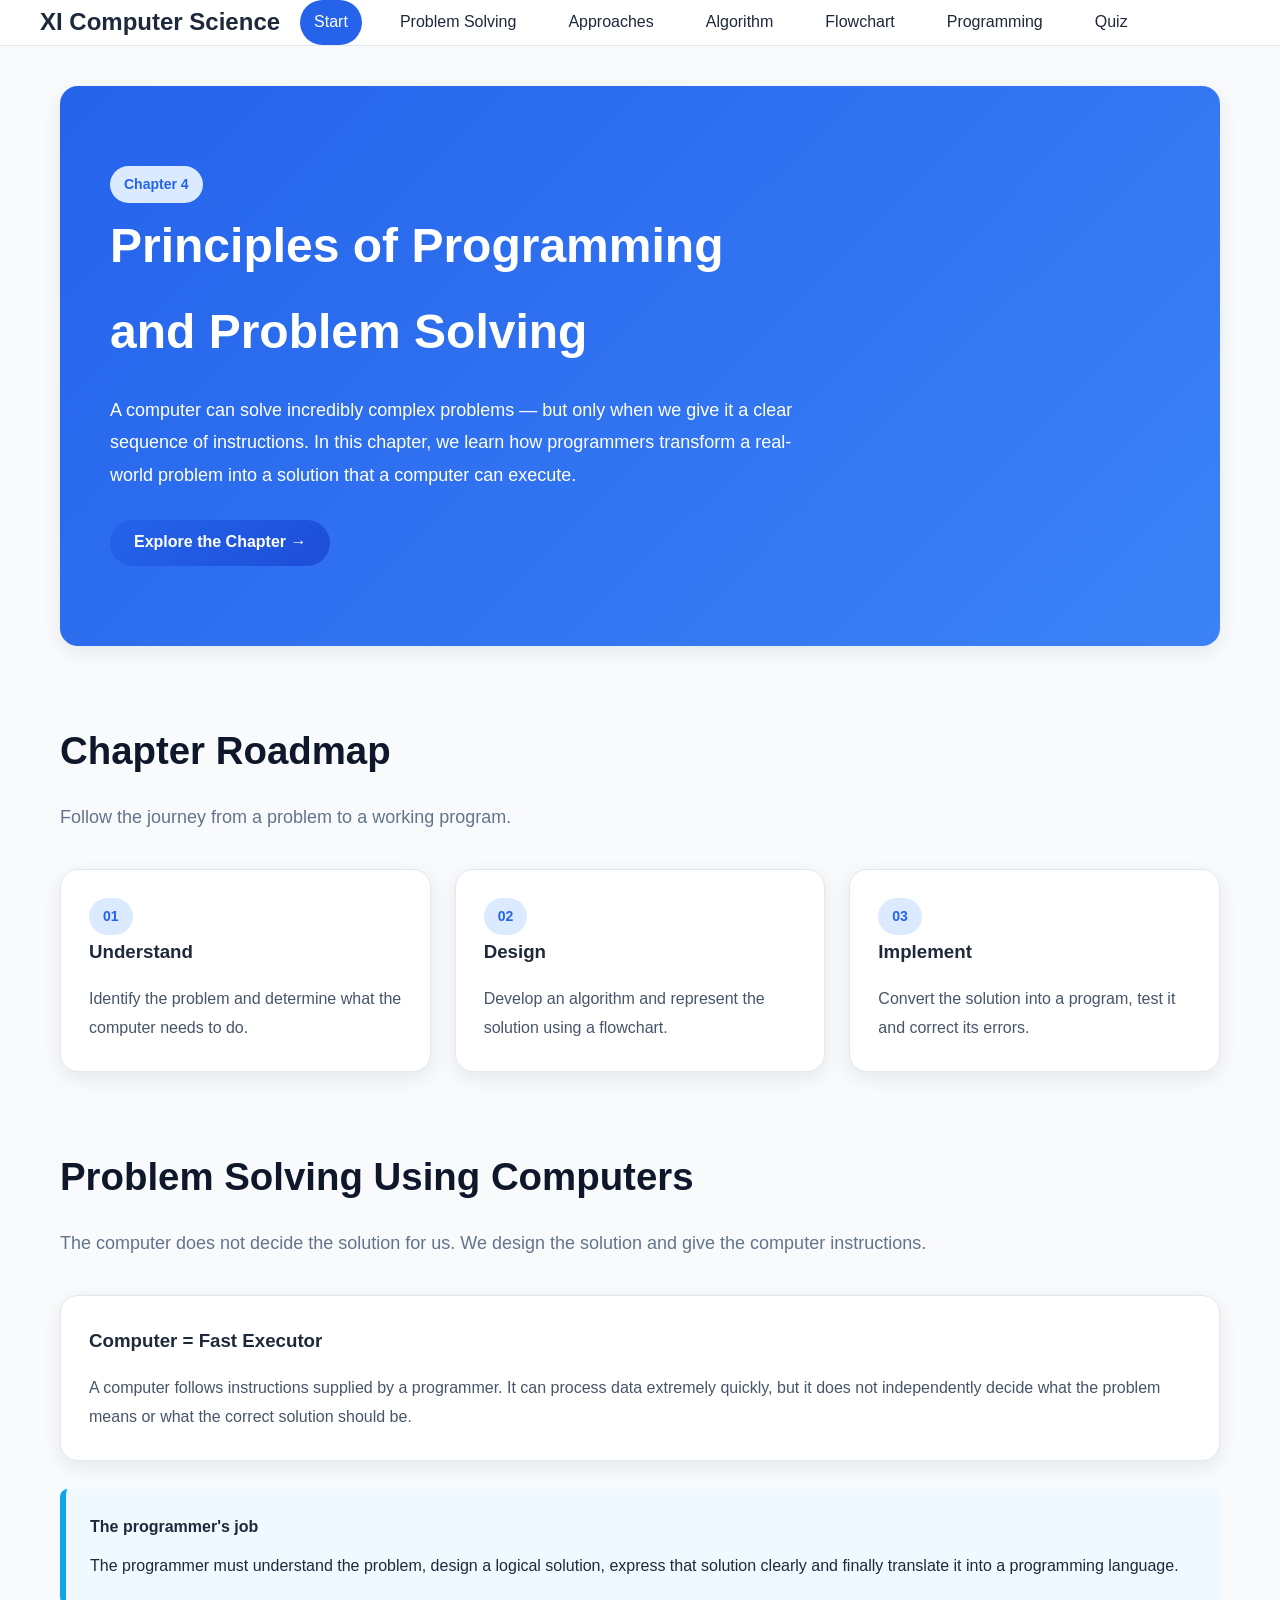
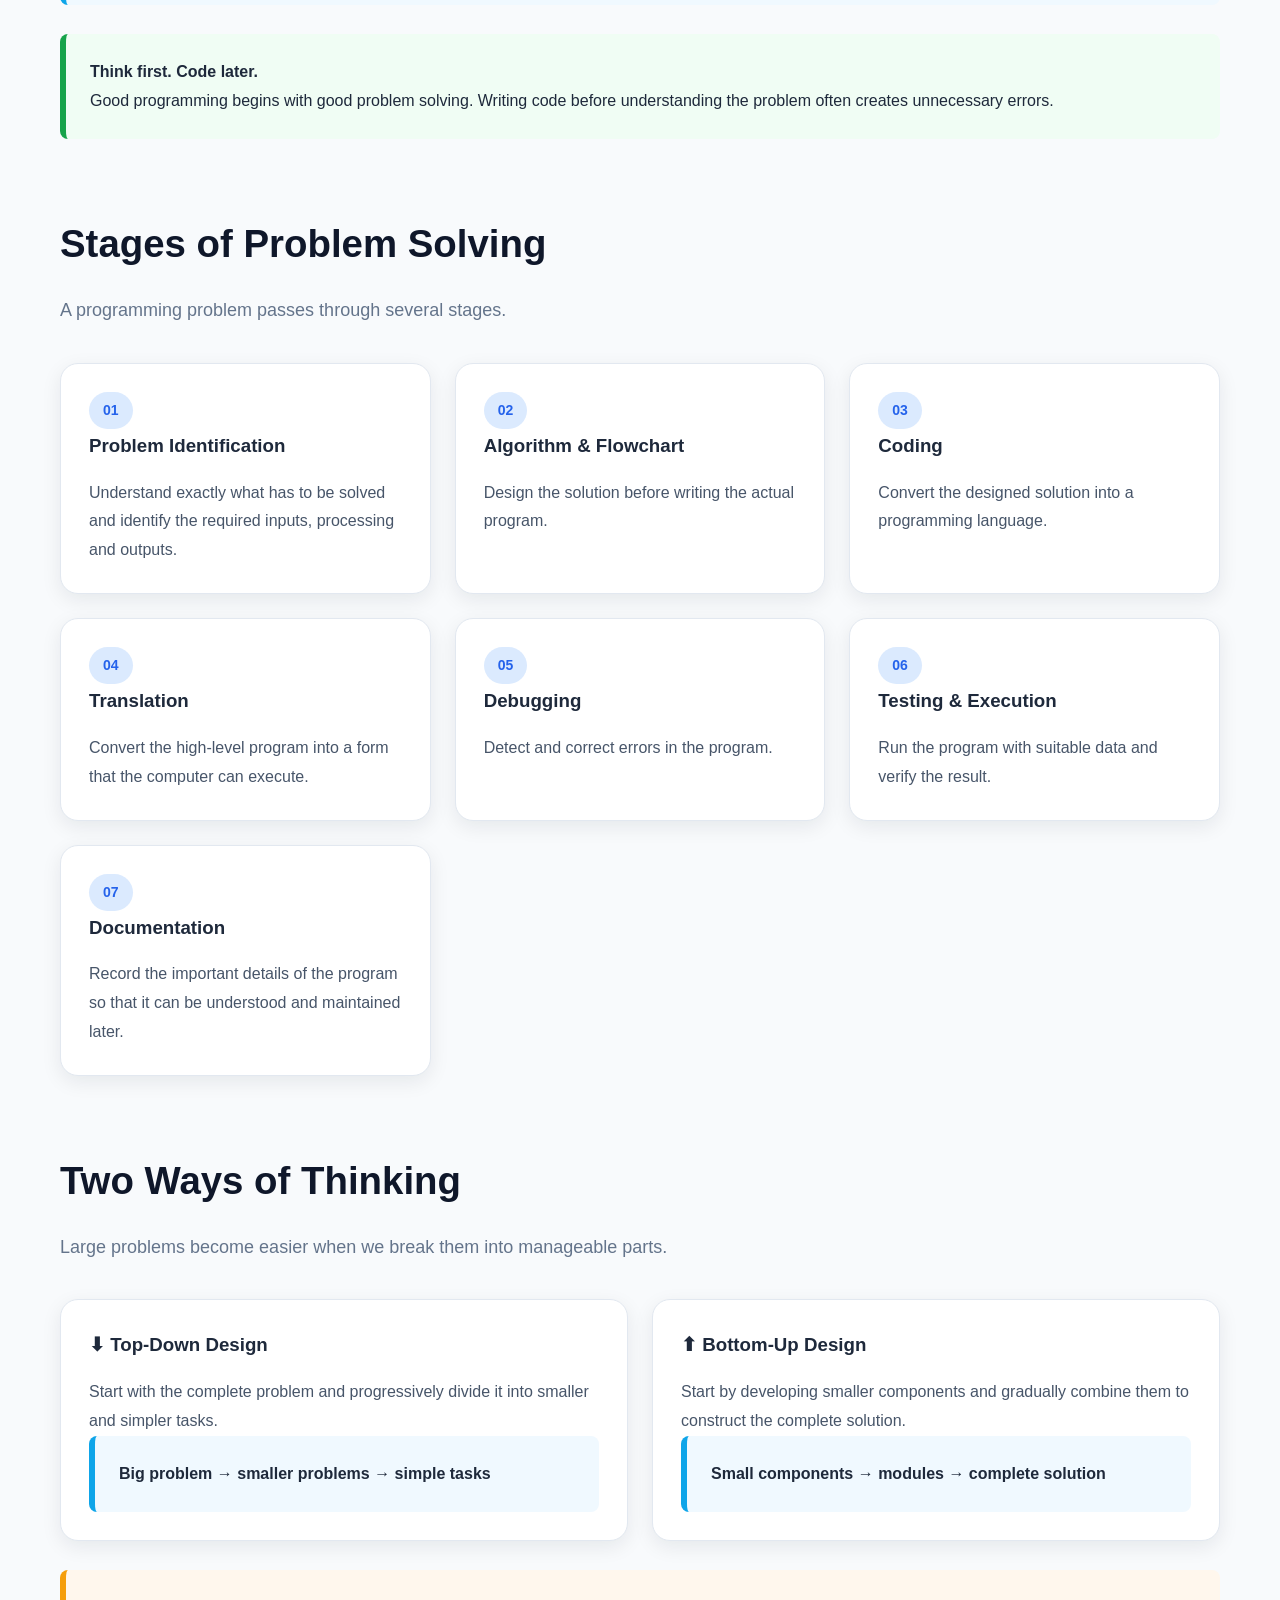
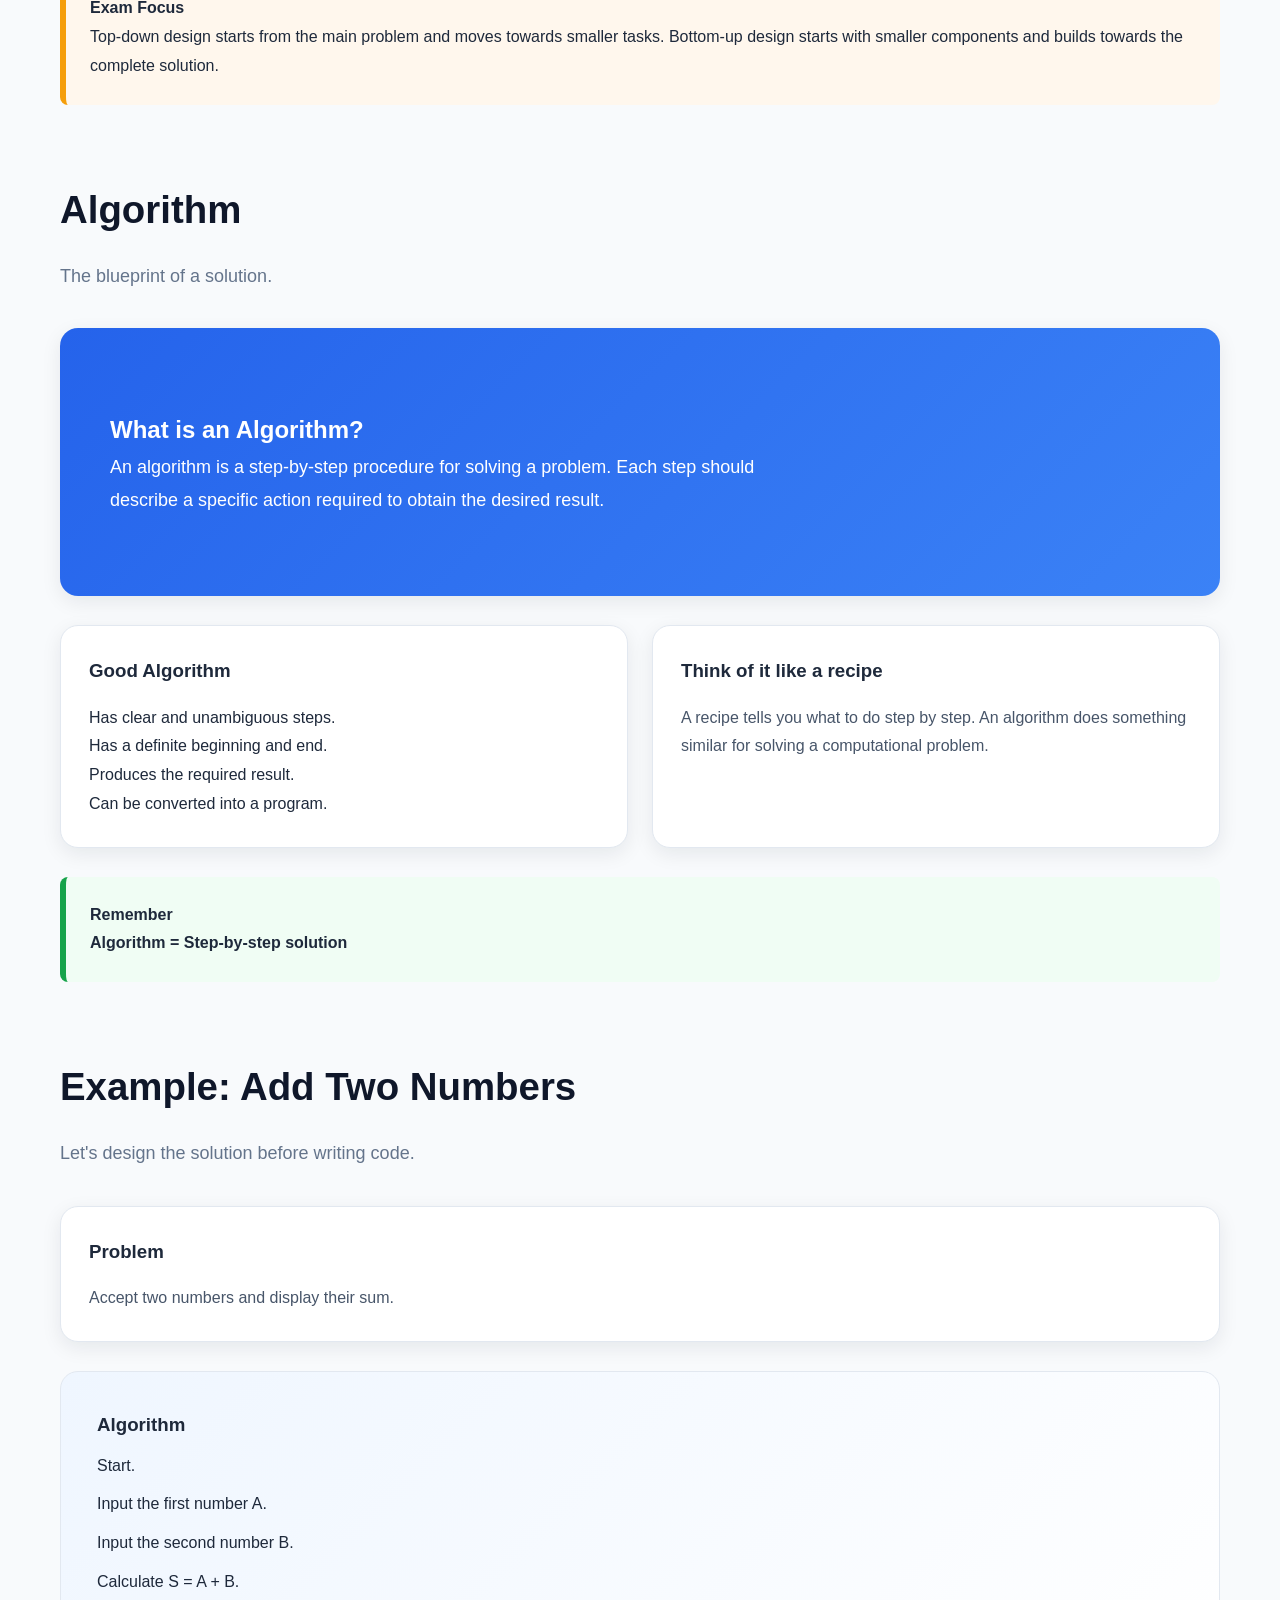
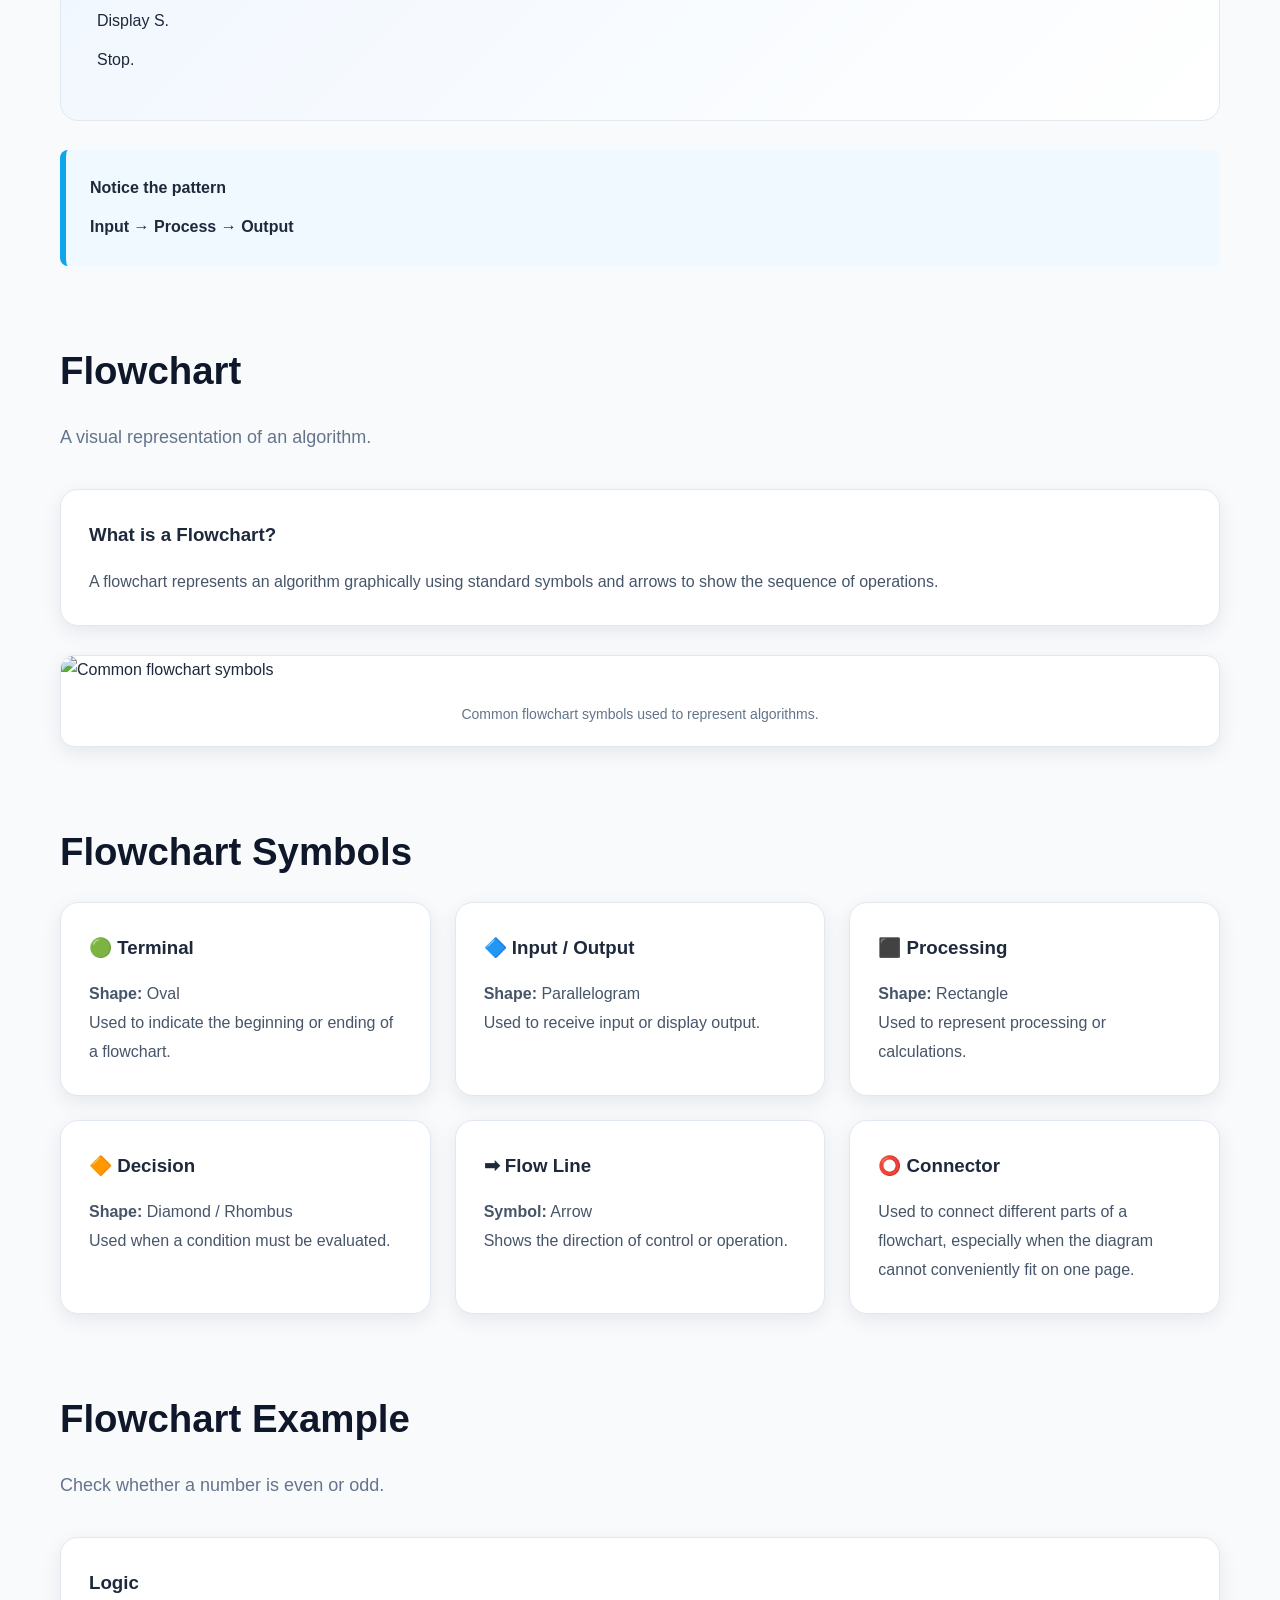
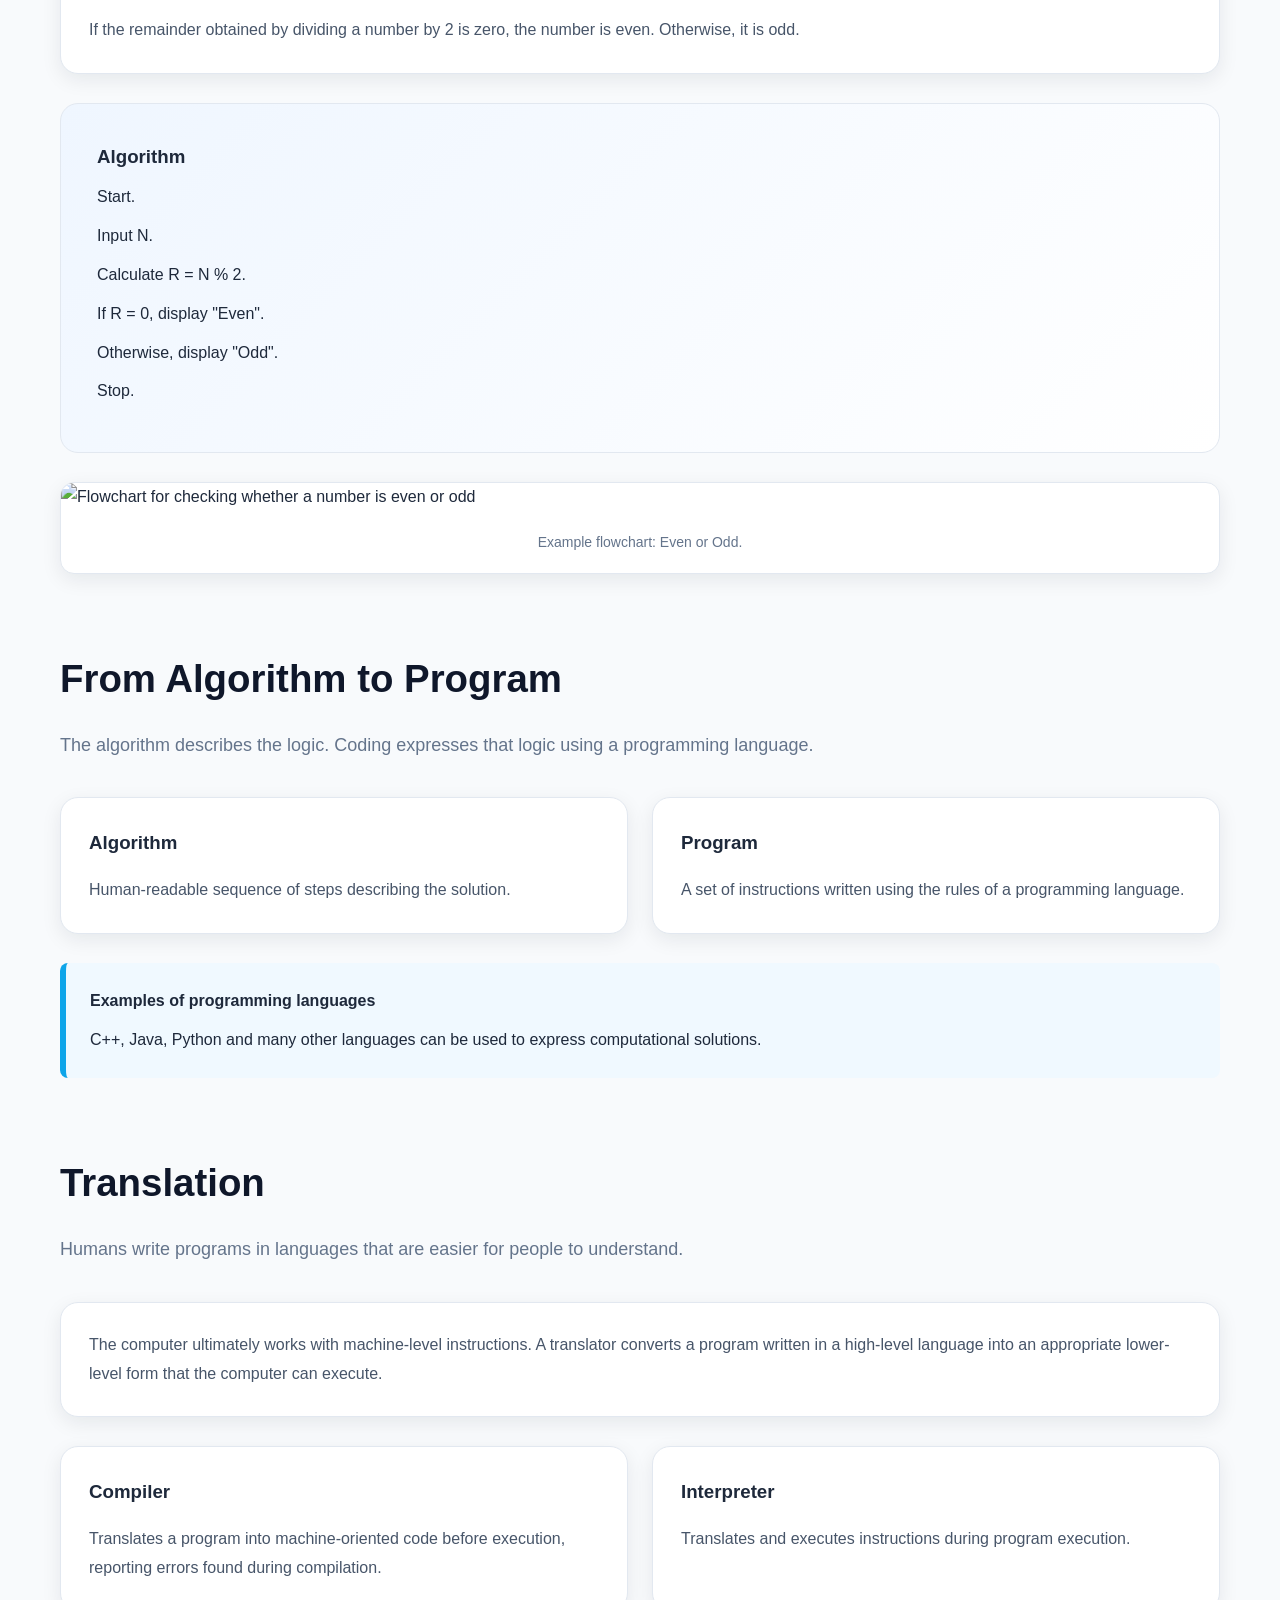
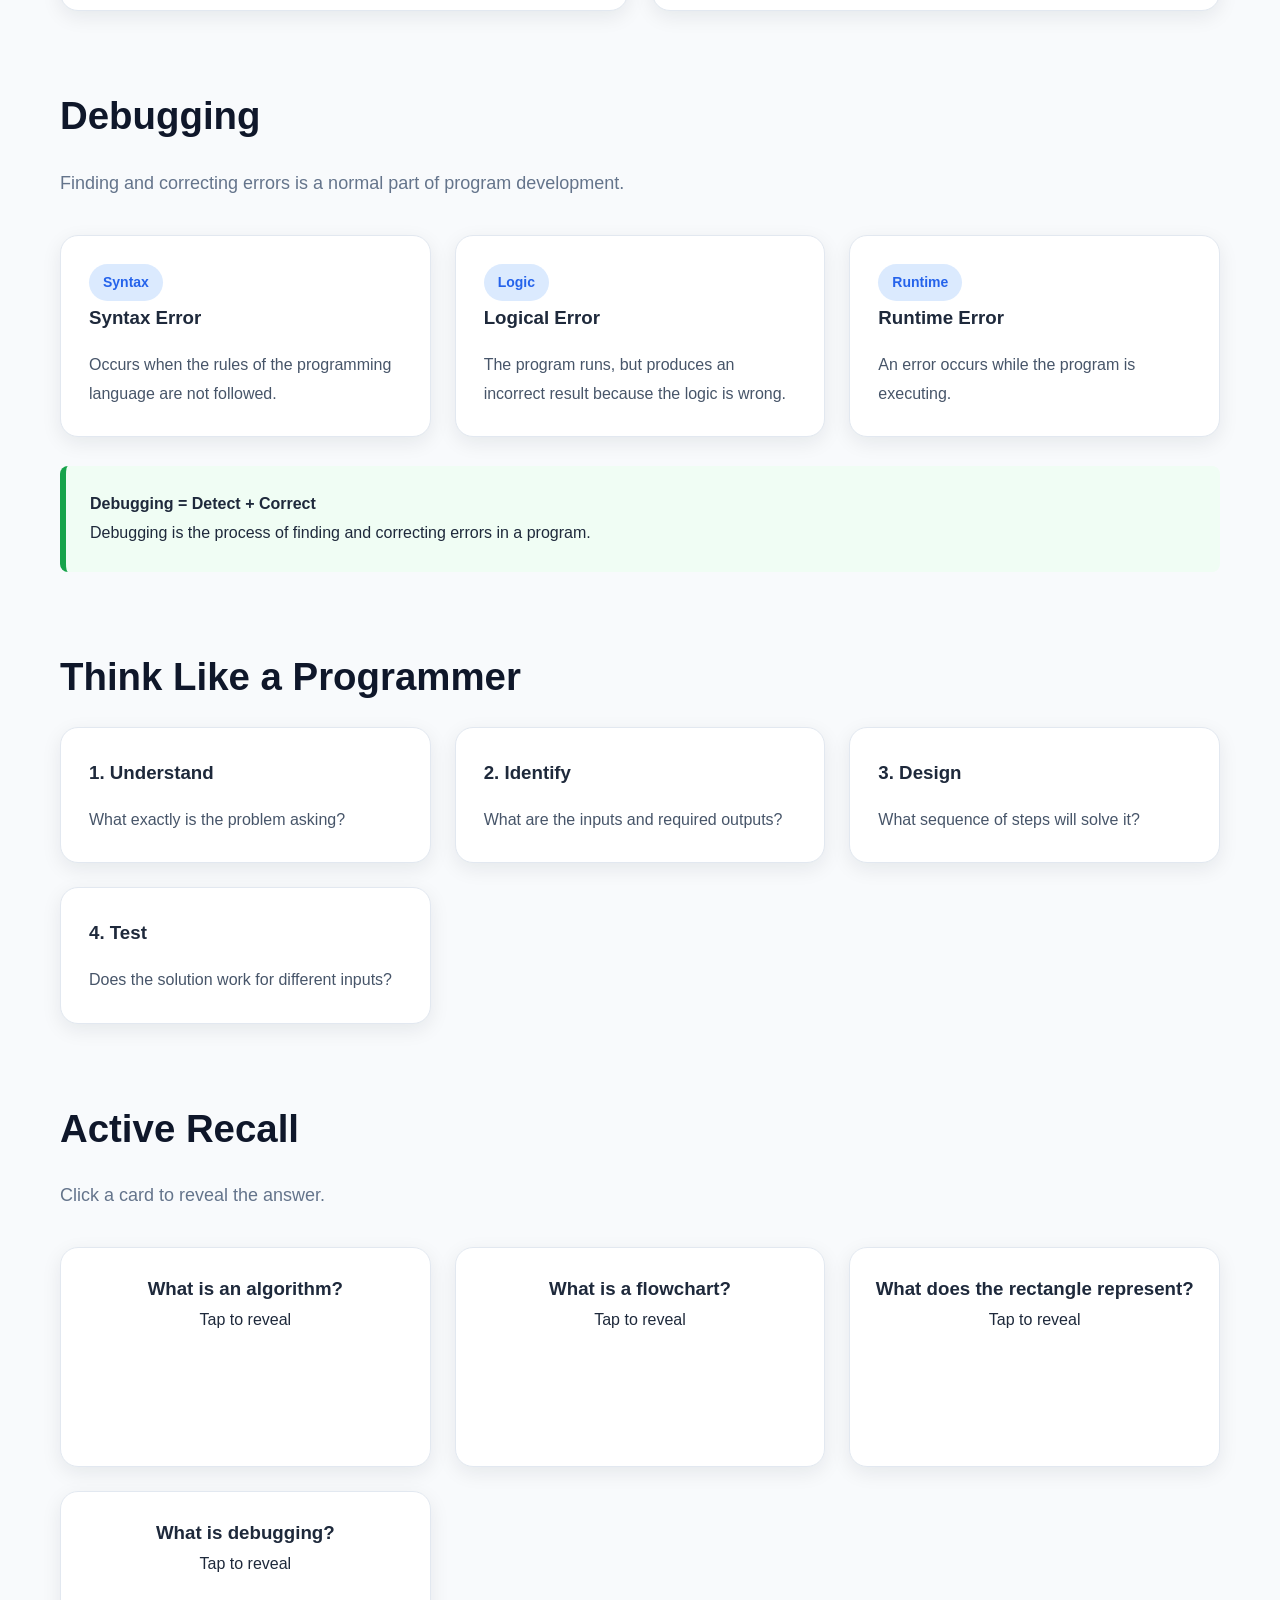
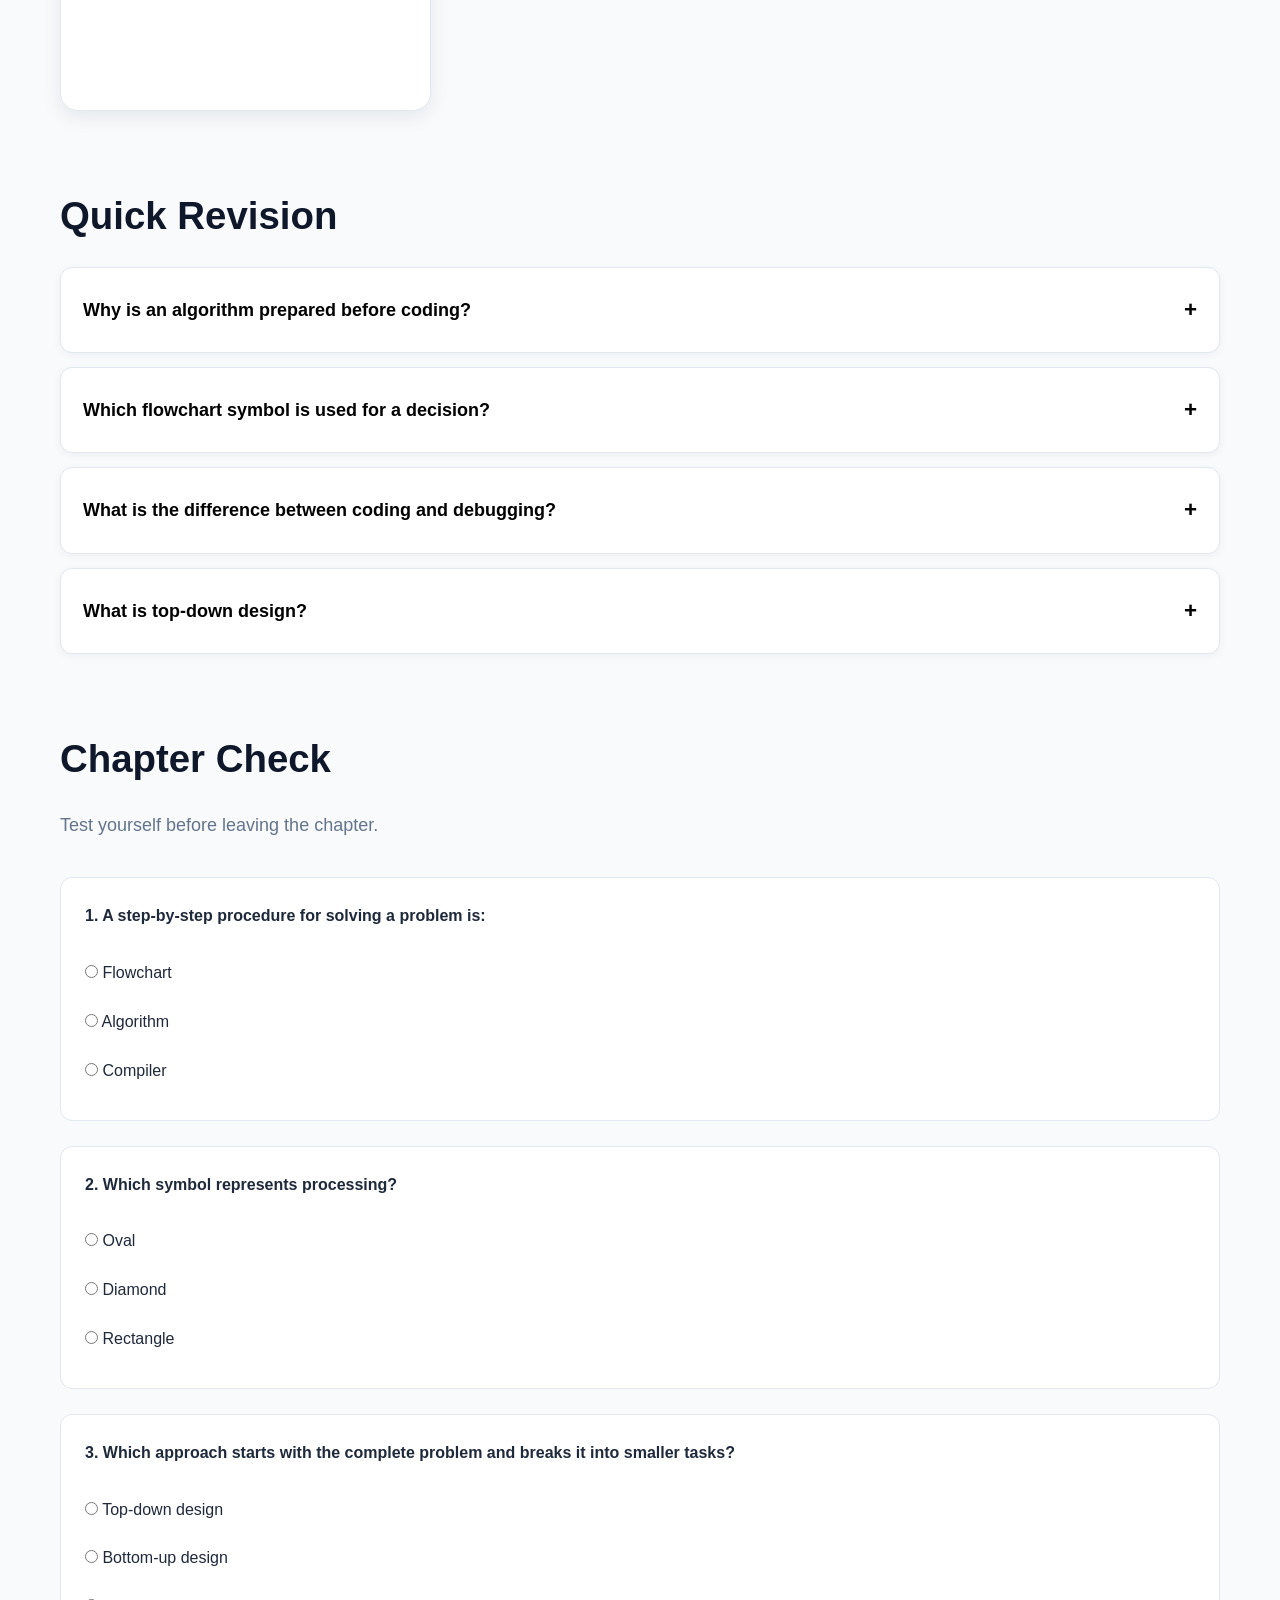
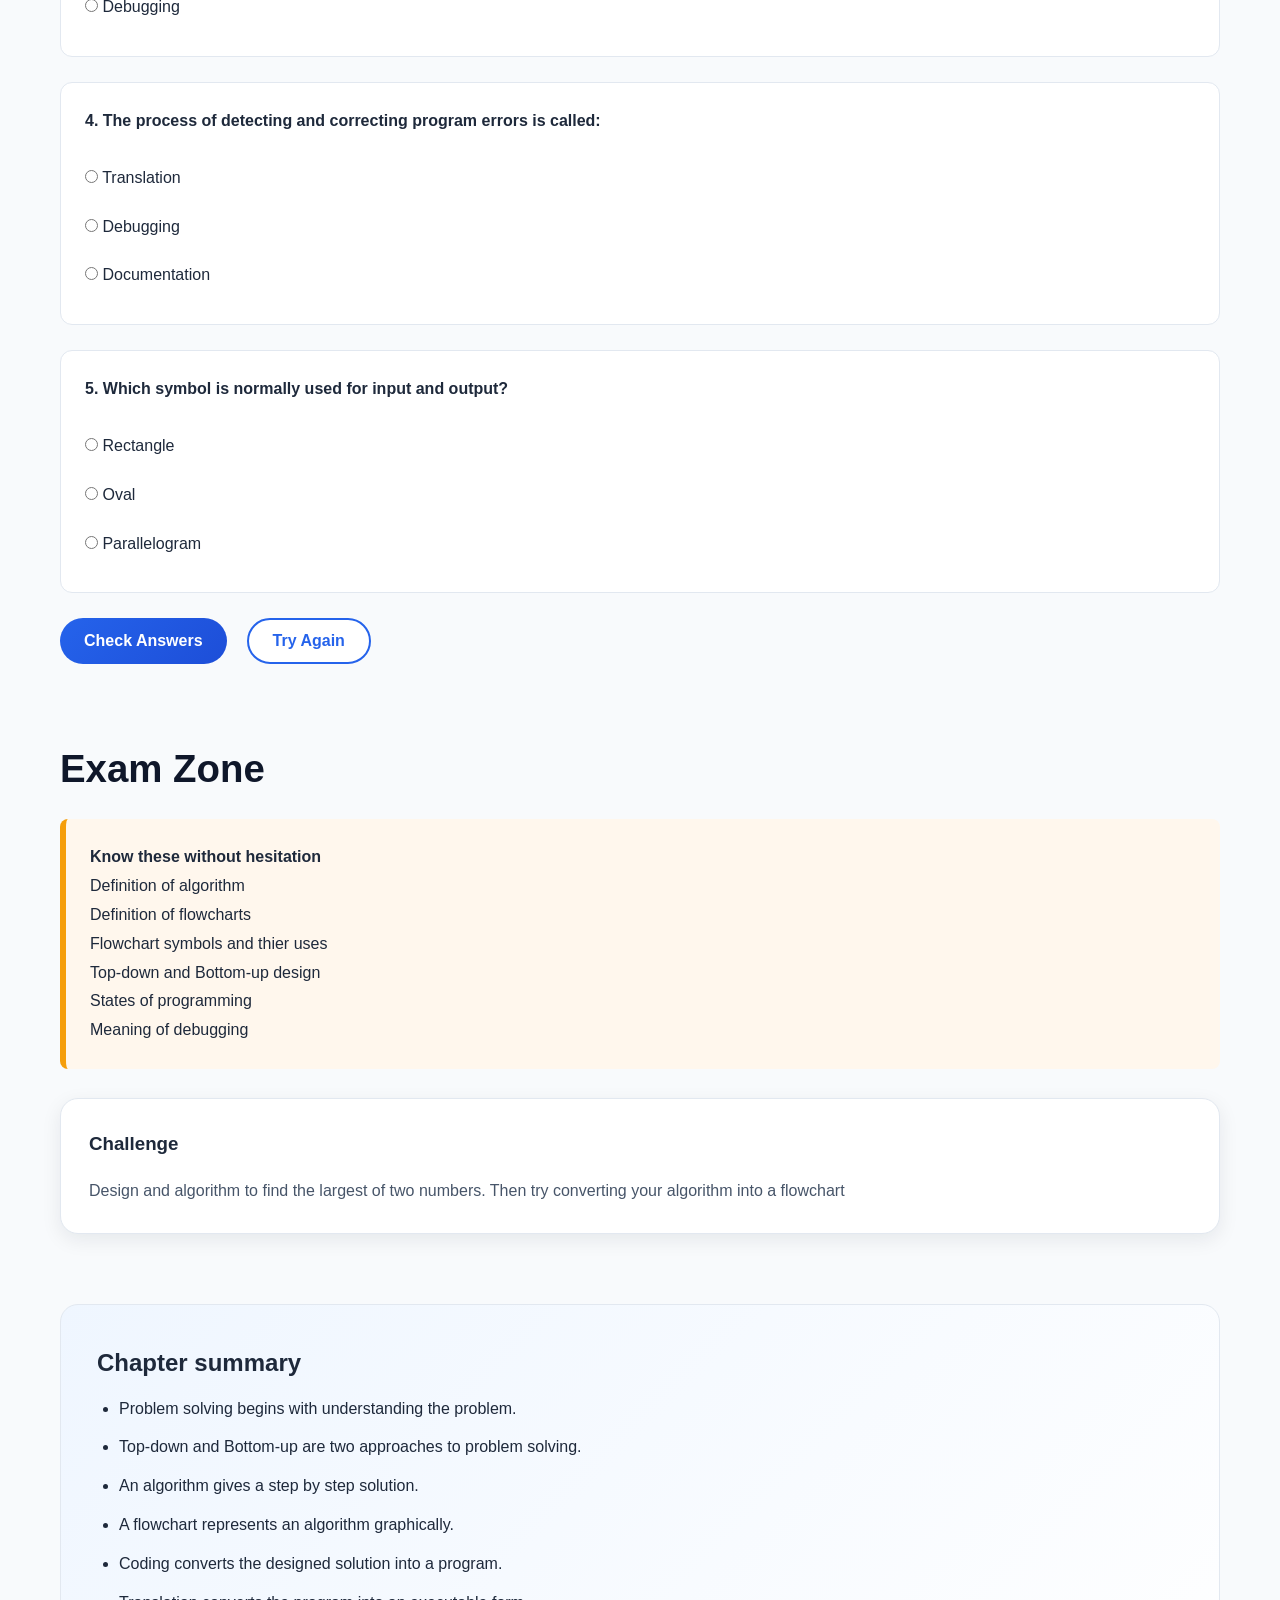
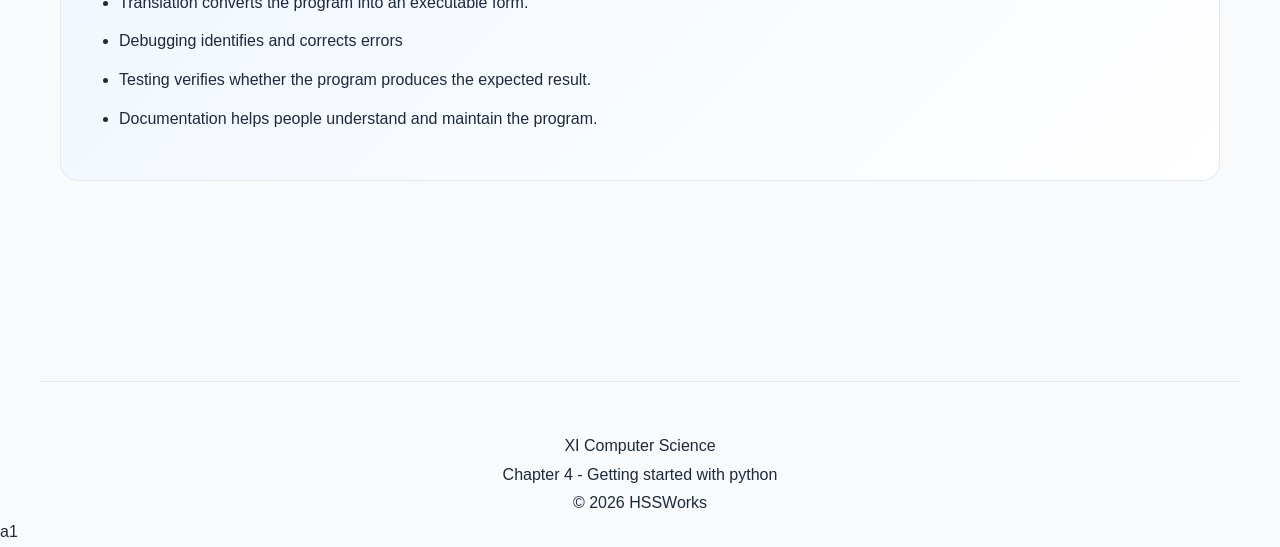
==== HSSWorks/pages/CS/ChIV.html @ 412e660b "Create pages/CS/ChIV.html" ====
<!DOCTYPE html>
<html lang="en">

<head>

<meta charset="UTF-8">

<meta
    name="viewport"
    content="width=device-width, initial-scale=1.0">

<title>
Chapter 4 | Principles of Programming and Problem Solving
</title>

<meta
    name="description"
    content="Interactive XI Computer Science lesson on Principles of Programming and Problem Solving.">

<link rel="stylesheet"
      href="../../assets/common/css/variables.css">

<link rel="stylesheet"
      href="../../assets/common/css/layout.css">

<link rel="stylesheet"
      href="../../assets/common/css/components.css">

<link rel="stylesheet"
      href="../../assets/common/css/interactive.css">

<link rel="stylesheet"
      href="../../assets/common/css/animations.css">

<link rel="stylesheet"
      href="../../assets/common/css/responsive.css">

</head>


<body>

<div class="reading-progress"></div>


<!-- ======================================================
     HEADER
====================================================== -->

<header>

<div class="container flex">

<h2>
XI Computer Science
</h2>

<nav data-navigation>

<a href="#hero">Start</a>

<a href="#problem">Problem Solving</a>

<a href="#approaches">Approaches</a>

<a href="#algorithm">Algorithm</a>

<a href="#flowchart">Flowchart</a>

<a href="#programming">Programming</a>

<a href="#quiz">Quiz</a>

</nav>

<button
    class="button"
    data-nav-toggle
    aria-label="Open navigation">

☰

</button>

</div>

</header> 


<main>


<!-- ======================================================
     HERO
====================================================== -->

<section
    id="hero"
    class="hero reveal">

<span class="badge">
Chapter 4
</span>

<h1>
Principles of Programming
<br>
and Problem Solving
</h1>

<p>

A computer can solve incredibly complex problems —
but only when we give it a clear sequence of instructions.

In this chapter, we learn how programmers transform
a real-world problem into a solution that a computer
can execute.

</p>

<br>

<a
    href="#problem"
    class="button">

Explore the Chapter →

</a>

</section>


<!-- ======================================================
     CHAPTER ROADMAP
====================================================== -->

<section class="reveal">

<h2 class="section-title">
Chapter Roadmap
</h2>

<p class="section-subtitle">
Follow the journey from a problem to a working program.
</p>


<div class="grid grid-3">


<div class="card hover-lift">

<span class="badge">
01
</span>

<h3>
Understand
</h3>

<p>
Identify the problem and determine what the computer
needs to do.
</p>

</div>


<div class="card hover-lift">

<span class="badge">
02
</span>

<h3>
Design
</h3>

<p>
Develop an algorithm and represent the solution using
a flowchart.
</p>

</div>


<div class="card hover-lift">

<span class="badge">
03
</span>

<h3>
Implement
</h3>

<p>
Convert the solution into a program, test it and correct
its errors.
</p>

</div>


</div>

</section>


<!-- ======================================================
     PROBLEM SOLVING
====================================================== -->

<section
    id="problem"
    class="reveal">

<h2 class="section-title">
Problem Solving Using Computers
</h2>

<p class="section-subtitle">
The computer does not decide the solution for us.
We design the solution and give the computer instructions.
</p>


<div class="card">

<h3>
Computer = Fast Executor
</h3>

<p>

A computer follows instructions supplied by a programmer.
It can process data extremely quickly, but it does not
independently decide what the problem means or what the
correct solution should be.

</p>

</div>


<br>


<div class="info-box">

<h4>
The programmer's job
</h4>

<p>

The programmer must understand the problem, design a
logical solution, express that solution clearly and finally
translate it into a programming language.

</p>

</div>


<br>


<div class="success-box">

<h4>
Think first. Code later.
</h4>

<p>

Good programming begins with good problem solving.
Writing code before understanding the problem often
creates unnecessary errors.

</p>

</div>

</section>


<!-- ======================================================
     STAGES
====================================================== -->

<section
    id="stages"
    class="reveal">

<h2 class="section-title">
Stages of Problem Solving
</h2>

<p class="section-subtitle">
A programming problem passes through several stages.
</p>


<div class="grid grid-2">


<div class="card">

<span class="badge">
01
</span>

<h3>
Problem Identification
</h3>

<p>
Understand exactly what has to be solved and identify
the required inputs, processing and outputs.
</p>

</div>


<div class="card">

<span class="badge">
02
</span>

<h3>
Algorithm & Flowchart
</h3>

<p>
Design the solution before writing the actual program.
</p>

</div>


<div class="card">

<span class="badge">
03
</span>

<h3>
Coding
</h3>

<p>
Convert the designed solution into a programming
language.
</p>

</div>


<div class="card">

<span class="badge">
04
</span>

<h3>
Translation
</h3>

<p>
Convert the high-level program into a form that the
computer can execute.
</p>

</div>


<div class="card">

<span class="badge">
05
</span>

<h3>
Debugging
</h3>

<p>
Detect and correct errors in the program.
</p>

</div>


<div class="card">

<span class="badge">
06
</span>

<h3>
Testing & Execution
</h3>

<p>
Run the program with suitable data and verify the result.
</p>

</div>


<div class="card">

<span class="badge">
07
</span>

<h3>
Documentation</h3>

<p>
Record the important details of the program so that it
can be understood and maintained later.
</p>

</div>


</div>

</section>


<!-- ======================================================
     TOP-DOWN / BOTTOM-UP
====================================================== -->

<section
    id="approaches"
    class="reveal">

<h2 class="section-title">
Two Ways of Thinking
</h2>

<p class="section-subtitle">
Large problems become easier when we break them into
manageable parts.
</p>


<div class="grid grid-2">


<div class="card hover-lift">

<h3>
⬇ Top-Down Design
</h3>

<p>

Start with the complete problem and progressively divide
it into smaller and simpler tasks.

</p>

<div class="info-box">

<strong>
Big problem → smaller problems → simple tasks
</strong>

</div>

</div>


<div class="card hover-lift">

<h3>
⬆ Bottom-Up Design
</h3>

<p>

Start by developing smaller components and gradually
combine them to construct the complete solution.

</p>

<div class="info-box">

<strong>
Small components → modules → complete solution
</strong>

</div>

</div>


</div>


<br>


<div class="warning-box">

<h4>
Exam Focus
</h4>

<p>

Top-down design starts from the main problem and moves
towards smaller tasks. Bottom-up design starts with
smaller components and builds towards the complete
solution.

</p>

</div>

</section>


<!-- ======================================================
     ALGORITHM
====================================================== -->

<section
    id="algorithm"
    class="reveal">

<h2 class="section-title">
Algorithm
</h2>

<p class="section-subtitle">
The blueprint of a solution.
</p>


<div class="hero">

<h2>
What is an Algorithm?
</h2>

<p>

An algorithm is a step-by-step procedure for solving a
problem. Each step should describe a specific action
required to obtain the desired result.

</p>

</div>


<br>


<div class="grid grid-2">


<div class="card">

<h3>
Good Algorithm
</h3>

<ul>

<li>
Has clear and unambiguous steps.
</li>

<li>
Has a definite beginning and end.
</li>

<li>
Produces the required result.
</li>

<li>
Can be converted into a program.
</li>

</ul>

</div>


<div class="card">

<h3>
Think of it like a recipe</h3>

<p>

A recipe tells you what to do step by step.
An algorithm does something similar for solving a
computational problem.

</p>

</div>

</div>


<br>


<div class="success-box">

<h4>
Remember
</h4>

<p>

<strong>
Algorithm = Step-by-step solution
</strong>

</p>

</div>

</section>


<!-- ======================================================
     ALGORITHM EXAMPLE
====================================================== -->

<section class="reveal">

<h2 class="section-title">
Example: Add Two Numbers
</h2>

<p class="section-subtitle">
Let's design the solution before writing code.
</p>


<div class="card">

<h3>
Problem
</h3>

<p>

Accept two numbers and display their sum.

</p>

</div>


<br>


<div class="summary">

<h3>
Algorithm
</h3>

<ol>

<li>
Start.
</li>

<li>
Input the first number A.
</li>

<li>
Input the second number B.
</li>

<li>
Calculate S = A + B.
</li>

<li>
Display S.
</li>

<li>
Stop.
</li>

</ol>

</div>


<br>


<div class="info-box">

<h4>
Notice the pattern</h4>

<p>

<strong>
Input → Process → Output
</strong>

</p>

</div>

</section>


<!-- ======================================================
     FLOWCHART
====================================================== -->

<section
    id="flowchart"
    class="reveal">

<h2 class="section-title">
Flowchart
</h2>

<p class="section-subtitle">
A visual representation of an algorithm.
</p>


<div class="card">

<h3>
What is a Flowchart?
</h3>

<p>

A flowchart represents an algorithm graphically using
standard symbols and arrows to show the sequence of
operations.

</p>

</div>


<br>


<div class="image-card">

<img
    src="../../assets/chapter4/images/flowchart-symbols.svg"
    alt="Common flowchart symbols">

<figcaption>

Common flowchart symbols used to represent algorithms.

</figcaption>

</div>

</section>


<!-- ======================================================
     FLOWCHART SYMBOLS
====================================================== -->

<section class="reveal">

<h2 class="section-title">
Flowchart Symbols
</h2>

<div class="grid grid-2">


<div class="card">

<h3>
🟢 Terminal
</h3>

<p>

<strong>Shape:</strong> Oval

</p>

<p>
Used to indicate the beginning or ending of a flowchart.
</p>

</div>


<div class="card">

<h3>
🔷 Input / Output
</h3>

<p>

<strong>Shape:</strong> Parallelogram

</p>

<p>
Used to receive input or display output.
</p>

</div>


<div class="card">

<h3>
⬛ Processing
</h3>

<p>

<strong>Shape:</strong> Rectangle

</p>

<p>
Used to represent processing or calculations.
</p>

</div>


<div class="card">

<h3>
🔶 Decision
</h3>

<p>

<strong>Shape:</strong> Diamond / Rhombus

</p>

<p>
Used when a condition must be evaluated.
</p>

</div>


<div class="card">

<h3>
➡ Flow Line
</h3>

<p>

<strong>Symbol:</strong> Arrow

</p>

<p>
Shows the direction of control or operation.
</p>

</div>


<div class="card">

<h3>
⭕ Connector
</h3>

<p>

Used to connect different parts of a flowchart,
especially when the diagram cannot conveniently fit
on one page.

</p>

</div>


</div>

</section>


<!-- ======================================================
     FLOWCHART EXAMPLE
====================================================== -->

<section class="reveal">

<h2 class="section-title">
Flowchart Example
</h2>

<p class="section-subtitle">
Check whether a number is even or odd.
</p>


<div class="card">

<h3>
Logic
</h3>

<p>

If the remainder obtained by dividing a number by 2 is
zero, the number is even. Otherwise, it is odd.

</p>

</div>


<br>


<div class="summary">

<h3>
Algorithm</h3>

<ol>

<li>
Start.
</li>

<li>
Input N.
</li>

<li>
Calculate R = N % 2.
</li>

<li>
If R = 0, display "Even".
</li>

<li>
Otherwise, display "Odd".
</li>

<li>
Stop.
</li>

</ol>

</div>


<br>


<div class="image-card">

<img
    src="../../assets/chapter4/images/even-odd-flowchart.svg"
    alt="Flowchart for checking whether a number is even or odd">

<figcaption>

Example flowchart: Even or Odd.

</figcaption>

</div>

</section>


<!-- ======================================================
     CODING
====================================================== -->

<section
    id="programming"
    class="reveal">

<h2 class="section-title">
From Algorithm to Program
</h2>

<p class="section-subtitle">
The algorithm describes the logic. Coding expresses that
logic using a programming language.
</p>


<div class="grid grid-2">


<div class="card">

<h3>
Algorithm
</h3>

<p>

Human-readable sequence of steps describing the solution.

</p>

</div>


<div class="card">

<h3>
Program
</h3>

<p>

A set of instructions written using the rules of a
programming language.

</p>

</div>

</div>


<br>


<div class="info-box">

<h4>
Examples of programming languages</h4>

<p>

C++, Java, Python and many other languages can be used
to express computational solutions.

</p>

</div>

</section>


<!-- ======================================================
     TRANSLATION
====================================================== -->

<section class="reveal">

<h2 class="section-title">
Translation</h2>

<p class="section-subtitle">
Humans write programs in languages that are easier for
people to understand.
</p>


<div class="card">

<p>

The computer ultimately works with machine-level
instructions. A translator converts a program written in
a high-level language into an appropriate lower-level
form that the computer can execute.

</p>

</div>


<br>


<div class="grid grid-2">

<div class="card">

<h3>
Compiler
</h3>

<p>

Translates a program into machine-oriented code before
execution, reporting errors found during compilation.

</p>

</div>


<div class="card">

<h3>
Interpreter
</h3>

<p>

Translates and executes instructions during program
execution.

</p>

</div>

</div>

</section>


<!-- ======================================================
     DEBUGGING
====================================================== -->

<section class="reveal">

<h2 class="section-title">
Debugging
</h2>

<p class="section-subtitle">
Finding and correcting errors is a normal part of
program development.
</p>


<div class="grid grid-3">


<div class="card">

<span class="badge">
Syntax
</span>

<h3>
Syntax Error
</h3>

<p>

Occurs when the rules of the programming language are
not followed.

</p>

</div>


<div class="card">

<span class="badge">
Logic
</span>

<h3>
Logical Error
</h3>

<p>

The program runs, but produces an incorrect result because
the logic is wrong.

</p>

</div>


<div class="card">

<span class="badge">
Runtime
</span>

<h3>
Runtime Error
</h3>

<p>

An error occurs while the program is executing.

</p>

</div>


</div>


<br>


<div class="success-box">

<h4>
Debugging = Detect + Correct</h4>

<p>

Debugging is the process of finding and correcting errors
in a program.

</p>

</div>

</section>


<!-- ======================================================
     PRACTICAL THINKING
====================================================== -->

<section class="reveal">

<h2 class="section-title">
Think Like a Programmer
</h2>

<div class="grid grid-2">


<div class="card hover-lift">

<h3>
1. Understand
</h3>

<p>
What exactly is the problem asking?
</p>

</div>


<div class="card hover-lift">

<h3>
2. Identify
</h3>

<p>
What are the inputs and required outputs?
</p>

</div>


<div class="card hover-lift">

<h3>
3. Design
</h3>

<p>
What sequence of steps will solve it?
</p>

</div>


<div class="card hover-lift">

<h3>
4. Test
</h3>

<p>
Does the solution work for different inputs?
</p>

</div>


</div>

</section>


<!-- ======================================================
     FLASHCARDS
====================================================== -->

<section
    class="reveal">

<h2 class="section-title">
Active Recall
</h2>

<p class="section-subtitle">
Click a card to reveal the answer.
</p>


<div class="grid grid-2">


<div class="flashcard">

<div class="flashcard-inner">

<div class="flashcard-front">

<h3>
What is an algorithm?
</h3>

<p>
Tap to reveal
</p>

</div>

<div class="flashcard-back">

<p>

A step-by-step procedure for solving a problem.

</p>

</div>

</div>

</div>


<div class="flashcard">

<div class="flashcard-inner">

<div class="flashcard-front">

<h3>
What is a flowchart?
</h3>

<p>
Tap to reveal
</p>

</div>

<div class="flashcard-back">

<p>

A graphical representation of an algorithm using
standard symbols.

</p>

</div>

</div>

</div>


<div class="flashcard">

<div class="flashcard-inner">

<div class="flashcard-front">

<h3>
What does the rectangle represent?
</h3>

<p>
Tap to reveal
</p>

</div>

<div class="flashcard-back">

<p>
Processing.
</p>

</div>

</div>

</div>


<div class="flashcard">

<div class="flashcard-inner">

<div class="flashcard-front">

<h3>
What is debugging?
</h3>

<p>
Tap to reveal
</p>

</div>

<div class="flashcard-back">

<p>

The process of detecting and correcting errors.

</p>

</div>

</div>

</div>


</div>

</section>


<!-- ======================================================
     FAQ / REVISION
====================================================== -->

<section
    class="reveal">

<h2 class="section-title">
Quick Revision</h2>


<div class="accordion">


<div class="accordion-item">

<button class="accordion-header">

Why is an algorithm prepared before coding?

</button>

<div class="accordion-body">

<p>

It allows the programmer to design and verify the logic
of the solution before dealing with programming-language
syntax.

</p>

</div>

</div>


<div class="accordion-item">

<button class="accordion-header">

Which flowchart symbol is used for a decision?

</button>

<div class="accordion-body">

<p>

The diamond or rhombus symbol is used to represent a
decision.

</p>

</div>

</div>


<div class="accordion-item">

<button class="accordion-header">

What is the difference between coding and debugging?

</button>

<div class="accordion-body">

<p>

Coding converts the designed solution into a program.
Debugging detects and corrects errors in that program.

</p>

</div>

</div>


<div class="accordion-item">

<button class="accordion-header">

What is top-down design?

</button>

<div class="accordion-body">

<p>

It is an approach where a large problem is progressively
divided into smaller and simpler tasks.

</p>

</div>

</div>


</div>

</section>


<!-- ======================================================
     QUIZ
====================================================== -->

<section
    id="quiz"
    class="reveal">

<h2 class="section-title">
Chapter Check</h2>

<p class="section-subtitle">
Test yourself before leaving the chapter.
</p>


<div class="quiz">


<div
    class="question"
    data-answer="b">

<p>
1. A step-by-step procedure for solving a problem is:
</p>

<label>
<input
    type="radio"
    name="q1"
    value="a">
Flowchart
</label>

<label>
<input
    type="radio"
    name="q1"
    value="b">
Algorithm
</label>

<label>
<input
    type="radio"
    name="q1"
    value="c">
Compiler
</label>

</div>


<div
    class="question"
    data-answer="c">

<p>
2. Which symbol represents processing?
</p>

<label>
<input
    type="radio"
    name="q2"
    value="a">
Oval
</label>

<label>
<input
    type="radio"
    name="q2"
    value="b">
Diamond
</label>

<label>
<input
    type="radio"
    name="q2"
    value="c">
Rectangle
</label>

</div>


<div
    class="question"
    data-answer="a">

<p>
3. Which approach starts with the complete problem and
breaks it into smaller tasks?
</p>

<label>
<input
    type="radio"
    name="q3"
    value="a">
Top-down design
</label>

<label>
<input
    type="radio"
    name="q3"
    value="b">
Bottom-up design
</label>

<label>
<input
    type="radio"
    name="q3"
    value="c">
Debugging
</label>

</div>


<div
    class="question"
    data-answer="b">

<p>
4. The process of detecting and correcting program errors
is called:
</p>

<label>
<input
    type="radio"
    name="q4"
    value="a">
Translation
</label>

<label>
<input
    type="radio"
    name="q4"
    value="b">
Debugging
</label>

<label>
<input
    type="radio"
    name="q4"
    value="c">
Documentation
</label>

</div>


<div
    class="question"
    data-answer="c">

<p>
5. Which symbol is normally used for input and output?
</p>

<label>
<input
    type="radio"
    name="q5"
    value="a">
Rectangle
</label>

<label>
<input
    type="radio"
    name="q5"
    value="b">
Oval
</label>

<label>
<input
    type="radio"
    name="q5"
    value="c">
Parallelogram
</label>

</div>

<div class="flex">

<button
    class="button quiz-submit">

Check Answers

</button>

<button
    class="button button-outline quiz-reset">

Try Again

</button>

</div>


</div>

</section>

<!-- ======================================================
     EXAM ZONE
====================================================== -->

<section class ="reveal">

<h2 class ="section-title">
Exam Zone 
</h2>

<div class ="warning-box">

<h4>Know these without hesitation</h4>

<ul>

<li>Definition of algorithm</li>

<li>Definition of flowcharts</li>

<li>Flowchart symbols and thier uses</li>

<li>Top-down and Bottom-up design</li>

<li>States of programming</li>

<li>Meaning of debugging</li>

</ul>

</div>

<br>

<div class="card">

<h3>Challenge</h3>

<p>Design and algorithm to find the largest of two numbers. Then try converting your algorithm into a flowchart </p>

</div>

</section>

<!-- ======================================================
     SUMMARY
====================================================== -->

<section class="summary reveal">

<h2>Chapter summary</h2>

<ul>

<li>Problem solving begins with understanding the problem.</li>

<li>Top-down and Bottom-up are two approaches to problem solving.</li>

<li>An algorithm gives a step by step solution.</li>

<li>A flowchart represents an algorithm graphically.</li>

<li>Coding converts the designed solution into a program.</li>

<li>Translation converts the program into an executable form.</li>

<li>Debugging identifies and corrects errors</li>

<li>Testing verifies whether the program produces the expected result.</li>

<li>Documentation helps people understand and maintain the program.</li>

</ul>

</section>


</main>

<!-- ======================================================
     FOOTER
====================================================== -->

<footer>

<div class="container text-center">

<div class="divider"></div>

<p>XI Computer Science</p>

<p>Chapter 4 - Getting started with python</p>

<p>

© <span class ="current-year"></span> HSSWorks

</p>

</div>

</footer>


<button
    class ="back-to-top"
    aria-label="Back to top">
Back to Top
</button>

<!-- ======================================================
     COMMON JAVASCRIPT
====================================================== -->

<script src="../../assets/common/js/main.js"></script>a1

<script src="../../assets/common/js/navigation.js"></script>

<script src="../../assets/common/js/accordion.js"></script>

<script src="../../assets/common/js/flashcard.js"></script>

<script src="../../assets/common/js/quiz.js"></script>

<script src="../../assets/common/js/scroll.js"></script>

<script src="../../assets/common/js/animations.js"></script>

</body>

</html>
---- HSSWorks/assets/common/css/variables.css ----
/*
==========================================================
HSSWorks

Project      : XITH Computer Science
Module       : Common Framework
File         : variables.css

Author       : OpenAI + Daine Davies

==========================================================
*/

:root{

    /*====================================================
    COLORS
    ====================================================*/

    --primary:#2563eb;
    --primary-dark:#1d4ed8;
    --primary-light:#dbeafe;

    --secondary:#0f172a;

    --success:#16a34a;
    --success-bg:#f0fdf4;

    --warning:#f59e0b;
    --warning-bg:#fff7ed;

    --danger:#dc2626;
    --danger-bg:#fef2f2;

    --info:#0ea5e9;
    --info-bg:#f0f9ff;

    --white:#ffffff;

    --bg:#f8fafc;
    --surface:#ffffff;

    --text:#1e293b;
    --text-light:#475569;
    --text-muted:#64748b;

    --border:#e2e8f0;

    --shadow-light:
        0 2px 8px rgba(15,23,42,.05);

    --shadow:
        0 6px 20px rgba(15,23,42,.08);

    --shadow-hover:
        0 12px 28px rgba(15,23,42,.12);
        
    --bg-primary: #f8fafc;
    --bg-surface: #ffffff;
    --text-main: #1e293b;
    --text-muted: #64748b;
    --accent-blue: #2563eb;
    --accent-green: #10b981;
    --border-color: #e2e8f0;
    --shadow-sm: 0 1px 3px rgba(0,0,0,0.1);
    --shadow-md: 0 4px 6px -1px rgba(0,0,0,0.1);


    /*====================================================
    TYPOGRAPHY
    ====================================================*/

    --font:
        "Segoe UI",
        Roboto,
        Arial,
        sans-serif;

    --font-heading:
        "Segoe UI",
        Roboto,
        Arial,
        sans-serif;

    --font-code:
        Consolas,
        "Courier New",
        monospace;

    --fs-xs:.75rem;
    --fs-sm:.875rem;
    --fs-md:1rem;
    --fs-lg:1.125rem;
    --fs-xl:1.35rem;
    --fs-2xl:1.8rem;
    --fs-3xl:2.4rem;
    --fs-4xl:3rem;

    --line-height:1.8;


    /*====================================================
    SPACING
    ====================================================*/

    --space-1:.25rem;
    --space-2:.5rem;
    --space-3:.75rem;
    --space-4:1rem;
    --space-5:1.5rem;
    --space-6:2rem;
    --space-7:3rem;
    --space-8:4rem;


    /*====================================================
    BORDER RADIUS
    ====================================================*/

    --radius-xs:4px;
    --radius-sm:8px;
    --radius-md:12px;
    --radius-lg:18px;
    --radius-xl:24px;
    --radius-round:999px;


    /*====================================================
    CONTAINER
    ====================================================*/

    --container:1200px;

    --content:900px;


    /*====================================================
    TRANSITIONS
    ====================================================*/

    --transition-fast:.2s;

    --transition:.35s;

    --transition-slow:.55s;


    /*====================================================
    HEADER
    ====================================================*/

    --header-height:70px;

    --sidebar-width:260px;


    /*====================================================
    Z INDEX
    ====================================================*/

    --z-dropdown:100;

    --z-header:500;

    --z-sidebar:800;

    --z-modal:1000;

    --z-loader:9999;


    /*====================================================
    COMPONENT COLORS
    ====================================================*/

    --hero-gradient:
        linear-gradient(
            135deg,
            #2563eb,
            #3b82f6
        );

    --chapter-gradient:
        linear-gradient(
            135deg,
            #2563eb,
            #1e40af
        );

    --card-gradient:
        linear-gradient(
            180deg,
            #ffffff,
            #f8fafc
        );

    --button-gradient:
        linear-gradient(
            135deg,
            #2563eb,
            #1d4ed8
        );


    /*====================================================
    IMAGE
    ====================================================*/

    --image-radius:14px;


    /*====================================================
    BUTTONS
    ====================================================*/

    --button-height:46px;

    --button-padding:0 24px;


    /*====================================================
    CARDS
    ====================================================*/

    --card-padding:28px;


    /*====================================================
    CODE
    ====================================================*/

    --code-bg:#0f172a;

    --code-text:#e2e8f0;


    /*====================================================
    TABLE
    ====================================================*/

    --table-header:#eff6ff;

    --table-row:#ffffff;

    --table-alt:#f8fafc;


    /*====================================================
    QUIZ
    ====================================================*/

    --correct:#16a34a;

    --wrong:#dc2626;

    --neutral:#64748b;


    /*====================================================
    SCROLLBAR
    ====================================================*/

    --scroll-track:#e2e8f0;

    --scroll-thumb:#94a3b8;

}
---- HSSWorks/assets/common/css/layout.css ----
/*
==========================================================
HSSWorks

Common Framework

File : layout.css

Author : OpenAI + Daine Davies
==========================================================
*/


/*========================================================
RESET
========================================================*/

*{
    margin:0;
    padding:0;
    box-sizing:border-box;
}

html{
    scroll-behavior:smooth;
}

body{
    background:var(--bg);
    color:var(--text);
    font-family:var(--font);
    line-height:var(--line-height);
    min-height:100vh;
    overflow-x:hidden;
}


/*========================================================
IMAGES
========================================================*/

img{
    display:block;
    max-width:100%;
    height:auto;
}


/*========================================================
LINKS
========================================================*/

a{
    color:inherit;
    text-decoration:none;
}


/*========================================================
LISTS
========================================================*/

ul,
ol{
    list-style:none;
}


/*========================================================
BUTTONS
========================================================*/

button{
    font:inherit;
    cursor:pointer;
    border:none;
    background:none;
}


/*========================================================
INPUTS
========================================================*/

input,
textarea,
select{
    font:inherit;
}


/*========================================================
PAGE WRAPPER
========================================================*/

.page{

    width:100%;
    min-height:100vh;

}


/*========================================================
HEADER
========================================================*/

header{

    position:sticky;
    top:0;

    z-index:var(--z-header);

    background:rgba(255,255,255,.95);

    backdrop-filter:blur(10px);

    border-bottom:1px solid var(--border);

}


/*========================================================
MAIN
========================================================*/

main{

    width:min(
        100%,
        var(--container)
    );

    margin:auto;

    padding:40px 20px 80px;

}


/*========================================================
SECTION
========================================================*/

section{

    margin-bottom:70px;

    scroll-margin-top:90px;

}


/*========================================================
CONTAINER
========================================================*/

.container{

    width:min(
        100%,
        var(--container)
    );

    margin:auto;

}


/*========================================================
CONTENT
========================================================*/

.content{

    width:min(
        100%,
        var(--content)
    );

    margin:auto;

}


/*========================================================
GRID
========================================================*/

.grid{

    display:grid;

    gap:24px;

}


.grid-2{

    grid-template-columns:
        repeat(
            auto-fit,
            minmax(300px,1fr)
        );

}


.grid-3{

    grid-template-columns:
        repeat(
            auto-fit,
            minmax(250px,1fr)
        );

}


.grid-4{

    grid-template-columns:
        repeat(
            auto-fit,
            minmax(200px,1fr)
        );

}


/*========================================================
FLEX
========================================================*/

.flex{

    display:flex;

    gap:20px;

}


.flex-column{

    display:flex;

    flex-direction:column;

}


.flex-center{

    display:flex;

    justify-content:center;

    align-items:center;

}


/*========================================================
SPACING HELPERS
========================================================*/

.mt-1{margin-top:var(--space-1);}
.mt-2{margin-top:var(--space-2);}
.mt-3{margin-top:var(--space-3);}
.mt-4{margin-top:var(--space-4);}
.mt-5{margin-top:var(--space-5);}
.mt-6{margin-top:var(--space-6);}

.mb-1{margin-bottom:var(--space-1);}
.mb-2{margin-bottom:var(--space-2);}
.mb-3{margin-bottom:var(--space-3);}
.mb-4{margin-bottom:var(--space-4);}
.mb-5{margin-bottom:var(--space-5);}
.mb-6{margin-bottom:var(--space-6);}


/*========================================================
TEXT ALIGNMENT
========================================================*/

.text-center{
    text-align:center;
}

.text-left{
    text-align:left;
}

.text-right{
    text-align:right;
}


/*========================================================
DISPLAY
========================================================*/

.hidden{
    display:none !important;
}

.block{
    display:block;
}

.inline{
    display:inline;
}

.inline-block{
    display:inline-block;
}


/*========================================================
SCROLLBAR
========================================================*/

::-webkit-scrollbar{
    width:10px;
}

::-webkit-scrollbar-track{
    background:var(--scroll-track);
}

::-webkit-scrollbar-thumb{
    background:var(--scroll-thumb);
    border-radius:999px;
}

::-webkit-scrollbar-thumb:hover{
    background:var(--primary);
}
---- HSSWorks/assets/common/css/components.css ----
/*
==========================================================
HSSWorks

Common Framework
File : components.css

Author : OpenAI + Daine Davies
==========================================================
*/


/*========================================================
SECTION TITLE
========================================================*/

.section-title{

    font-size:var(--fs-3xl);

    font-weight:700;

    margin-bottom:16px;

    color:var(--secondary);

}

.section-subtitle{

    font-size:var(--fs-lg);

    color:var(--text-muted);

    margin-bottom:36px;

}


/*========================================================
HERO
========================================================*/

.hero{

    background:var(--hero-gradient);

    color:white;

    padding:80px 50px;

    border-radius:var(--radius-lg);

    box-shadow:var(--shadow);

}

.hero h1{

    font-size:var(--fs-4xl);

    margin-bottom:18px;

}

.hero p{

    max-width:700px;

    font-size:var(--fs-lg);

}


/*========================================================
CARD
========================================================*/

.card{

    background:var(--surface);

    padding:var(--card-padding);

    border-radius:var(--radius-lg);

    border:1px solid var(--border);

    box-shadow:var(--shadow);

    transition:var(--transition);

}

.card:hover{

    transform:translateY(-5px);

    box-shadow:var(--shadow-hover);

}

.card h3{

    margin-bottom:16px;

}

.card p{

    color:var(--text-light);

}


/*========================================================
BUTTON
========================================================*/

.button{

    display:inline-flex;

    align-items:center;

    justify-content:center;

    gap:10px;

    height:var(--button-height);

    padding:var(--button-padding);

    background:var(--button-gradient);

    color:white;

    border-radius:var(--radius-round);

    font-weight:600;

    transition:var(--transition);

}

.button:hover{

    transform:translateY(-2px);

    box-shadow:var(--shadow-hover);

}

.button-outline{

    background:white;

    color:var(--primary);

    border:2px solid var(--primary);

}


/*========================================================
IMAGE CARD
========================================================*/

.image-card{

    overflow:hidden;

    border-radius:var(--image-radius);

    background:white;

    border:1px solid var(--border);

    box-shadow:var(--shadow);

}

.image-card img{

    width:100%;

}

.image-card figcaption{

    padding:18px;

    text-align:center;

    color:var(--text-muted);

    font-size:var(--fs-sm);

}


/*========================================================
FEATURE BOX
========================================================*/

.feature{

    display:flex;

    gap:18px;

    align-items:flex-start;

    padding:24px;

    border-radius:var(--radius-md);

    background:white;

    border:1px solid var(--border);

}

.feature-icon{

    font-size:2rem;

}

.feature-content h3{

    margin-bottom:8px;

}

.feature-content p{

    color:var(--text-light);

}


/*========================================================
INFO BOX
========================================================*/

.info-box{

    padding:24px;

    background:var(--info-bg);

    border-left:6px solid var(--info);

    border-radius:var(--radius-sm);

}

.info-box h4{

    margin-bottom:10px;

}


/*========================================================
SUCCESS BOX
========================================================*/

.success-box{

    padding:24px;

    background:var(--success-bg);

    border-left:6px solid var(--success);

    border-radius:var(--radius-sm);

}


/*========================================================
WARNING BOX
========================================================*/

.warning-box{

    padding:24px;

    background:var(--warning-bg);

    border-left:6px solid var(--warning);

    border-radius:var(--radius-sm);

}


/*========================================================
DANGER BOX
========================================================*/

.danger-box{

    padding:24px;

    background:var(--danger-bg);

    border-left:6px solid var(--danger);

    border-radius:var(--radius-sm);

}


/*========================================================
CODE BLOCK
========================================================*/

.code-block{

    background:var(--code-bg);

    color:var(--code-text);

    border-radius:var(--radius-md);

    padding:24px;

    overflow:auto;

    font-family:var(--font-code);

    line-height:1.7;

}


/*========================================================
OUTPUT BLOCK
========================================================*/

.output{

    background:#f8fafc;

    border-left:5px solid var(--primary);

    padding:20px;

    border-radius:var(--radius-sm);

    font-family:var(--font-code);

}


/*========================================================
TABLE
========================================================*/

.table{

    width:100%;

    border-collapse:collapse;

    overflow:hidden;

    border-radius:var(--radius-md);

}

.table th{

    background:var(--table-header);

    padding:16px;

    text-align:left;

}

.table td{

    padding:16px;

    border-bottom:1px solid var(--border);

}

.table tr:nth-child(even){

    background:var(--table-alt);

}


/*========================================================
BADGE
========================================================*/

.badge{

    display:inline-block;

    padding:6px 14px;

    border-radius:999px;

    background:var(--primary-light);

    color:var(--primary);

    font-size:var(--fs-sm);

    font-weight:600;

}


/*========================================================
SUMMARY CARD
========================================================*/

.summary{

    background:linear-gradient(135deg,#eff6ff,#ffffff);

    border:1px solid var(--border);

    border-radius:var(--radius-lg);

    padding:36px;

}

.summary ul{

    list-style:disc;

    padding-left:22px;

}

.summary li{

    margin:10px 0;

}


/*========================================================
DIVIDER
========================================================*/

.divider{

    width:100%;

    height:1px;

    background:var(--border);

    margin:50px 0;

}
---- HSSWorks/assets/common/css/interactive.css ----
/*
==========================================================
HSSWorks

Common Framework
File : interactive.css

Author : OpenAI + Daine Davies
==========================================================
*/


/*========================================================
READING PROGRESS
========================================================*/

.reading-progress{

    position:fixed;

    top:0;

    left:0;

    width:0;

    height:4px;

    background:var(--primary);

    z-index:9999;

    transition:width .15s linear;

}


/*========================================================
BACK TO TOP
========================================================*/

.back-to-top{

    position:fixed;

    right:25px;

    bottom:25px;

    width:52px;

    height:52px;

    border-radius:50%;

    display:flex;

    align-items:center;

    justify-content:center;

    background:var(--button-gradient);

    color:white;

    box-shadow:var(--shadow);

    opacity:0;

    visibility:hidden;

    transform:translateY(20px);

    transition:var(--transition);

}

.back-to-top.show{

    opacity:1;

    visibility:visible;

    transform:translateY(0);

}


/*========================================================
NAVIGATION
========================================================*/

nav{

    display:flex;

    gap:24px;

    align-items:center;

}

nav a{

    padding:8px 14px;

    border-radius:var(--radius-round);

    transition:var(--transition);

}

nav a:hover{

    background:var(--primary-light);

}

nav a.active{

    background:var(--primary);

    color:white;

}


/*========================================================
MOBILE MENU BUTTON
========================================================*/

[data-nav-toggle]{

    display:none;

    font-size:1.5rem;

}


/*========================================================
ACCORDION
========================================================*/

.accordion{

    display:flex;

    flex-direction:column;

    gap:14px;

}

.accordion-item{

    border:1px solid var(--border);

    border-radius:var(--radius-md);

    background:white;

    overflow:hidden;

    box-shadow:var(--shadow-light);

}

.accordion-header{

    width:100%;

    padding:22px;

    text-align:left;

    font-size:var(--fs-lg);

    font-weight:600;

    display:flex;

    justify-content:space-between;

    align-items:center;

}

.accordion-header::after{

    content:"+";

    font-size:1.4rem;

    transition:var(--transition);

}

.accordion-item.open
.accordion-header::after{

    transform:rotate(45deg);

}

.accordion-body{

    max-height:0;

    overflow:hidden;

    transition:max-height,margin .4s ease;

    padding:0 22px;

}

.accordion-item.open
.accordion-body{

    //padding:22px;
    margin: 22px 0px;

}


/*========================================================
FLASHCARD
========================================================*/

.flashcard{

    perspective:1000px;

    cursor:pointer;

}

.flashcard-inner{

    position:relative;

    width:100%;

    min-height:220px;
    //height: auto;

    transform-style:preserve-3d;

    transition:transform .6s;

}

.flashcard.flipped
.flashcard-inner{

    transform:rotateY(180deg);

}

.flashcard-front,
.flashcard-back{

    position:absolute;

    inset:0;

    //display:flex;

    justify-content:center;

    align-items:center;

    padding:24px;

    border-radius:var(--radius-lg);

    backface-visibility:hidden;

    background:white;

    box-shadow:var(--shadow);

    border:1px solid var(--border);

    text-align:center;
    
    height: auto;

}

.flashcard-back{

    transform:rotateY(180deg);

    background:var(--primary);

    color:white;

}


/*========================================================
QUIZ
========================================================*/

.quiz{

    display:flex;

    flex-direction:column;

    gap:25px;

}

.question{

    background:white;

    border:1px solid var(--border);

    border-radius:var(--radius-md);

    padding:24px;

}

.question p{

    font-weight:600;

    margin-bottom:18px;

}

.question label{

    display:block;

    padding:10px 0;

    cursor:pointer;

}

.question.correct{

    border-left:6px solid var(--success);

    background:var(--success-bg);

}

.question.wrong{

    border-left:6px solid var(--danger);

    background:var(--danger-bg);

}

.quiz-result{

    padding:20px;

    border-radius:var(--radius-md);

    background:var(--primary-light);

    font-size:var(--fs-lg);

    font-weight:700;

}


/*========================================================
RIPPLE EFFECT
========================================================*/

.button{

    position:relative;

    overflow:hidden;

}

.ripple{

    position:absolute;

    width:14px;

    height:14px;

    border-radius:50%;

    background:rgba(255,255,255,.45);

    transform:translate(-50%,-50%) scale(0);

    animation:ripple .6s linear;

    pointer-events:none;

}

@keyframes ripple{

    to{

        transform:translate(-50%,-50%) scale(20);

        opacity:0;

    }

}


/*========================================================
MOBILE
========================================================*/

@media(max-width:900px){

    [data-nav-toggle]{

        display:block;

    }

    nav{

        position:fixed;

        top:70px;

        left:0;

        right:0;

        background:white;

        display:none;

        flex-direction:column;

        padding:20px;

        box-shadow:var(--shadow);

    }

    nav.open{

        display:flex;

    }

}


/*========================================================
PRINT
========================================================*/

@media print{

    .back-to-top,
    .reading-progress,
    [data-nav-toggle]{

        display:none !important;

    }

}
---- HSSWorks/assets/common/css/animations.css ----
/*
==========================================================
HSSWorks

Common Framework
File : animations.css

Author : OpenAI + Daine Davies
==========================================================
*/


/*========================================================
DEFAULT TRANSITIONS
========================================================*/

*{
    transition:
        background-color var(--transition),
        color var(--transition),
        border-color var(--transition),
        box-shadow var(--transition);
}


/*========================================================
HOVER LIFT
========================================================*/

.hover-lift{
    transition:transform var(--transition),
               box-shadow var(--transition);
}

.hover-lift:hover{
    transform:translateY(-6px);
    box-shadow:var(--shadow-hover);
}


/*========================================================
HOVER SCALE
========================================================*/

.hover-scale{
    transition:transform var(--transition);
}

.hover-scale:hover{
    transform:scale(1.04);
}


/*========================================================
HOVER GLOW
========================================================*/

.hover-glow{
    transition:box-shadow var(--transition);
}

.hover-glow:hover{
    box-shadow:
        0 0 25px rgba(37,99,235,.28);
}


/*========================================================
FADE IN
========================================================*/

.fade-in{
    animation:fadeIn .8s ease forwards;
}

@keyframes fadeIn{

    from{
        opacity:0;
    }

    to{
        opacity:1;
    }

}


/*========================================================
SLIDE UP
========================================================*/

.slide-up{
    animation:slideUp .7s ease forwards;
}

@keyframes slideUp{

    from{
        opacity:0;
        transform:translateY(40px);
    }

    to{
        opacity:1;
        transform:translateY(0);
    }

}


/*========================================================
SLIDE LEFT
========================================================*/

.slide-left{
    animation:slideLeft .7s ease forwards;
}

@keyframes slideLeft{

    from{
        opacity:0;
        transform:translateX(-40px);
    }

    to{
        opacity:1;
        transform:translateX(0);
    }

}


/*========================================================
SLIDE RIGHT
========================================================*/

.slide-right{
    animation:slideRight .7s ease forwards;
}

@keyframes slideRight{

    from{
        opacity:0;
        transform:translateX(40px);
    }

    to{
        opacity:1;
        transform:translateX(0);
    }

}


/*========================================================
ZOOM
========================================================*/

.zoom-in{
    animation:zoomIn .5s ease forwards;
}

@keyframes zoomIn{

    from{
        opacity:0;
        transform:scale(.85);
    }

    to{
        opacity:1;
        transform:scale(1);
    }

}


/*========================================================
POP
========================================================*/

.pop{
    animation:pop .45s ease;
}

@keyframes pop{

    0%{
        transform:scale(.9);
    }

    60%{
        transform:scale(1.05);
    }

    100%{
        transform:scale(1);
    }

}


/*========================================================
FLOAT
========================================================*/

.float{
    animation:floating 4s ease-in-out infinite;
}

@keyframes floating{

    0%{
        transform:translateY(0);
    }

    50%{
        transform:translateY(-10px);
    }

    100%{
        transform:translateY(0);
    }

}


/*========================================================
ROTATE
========================================================*/

.rotate{
    animation:rotate360 1s linear;
}

@keyframes rotate360{

    from{
        transform:rotate(0deg);
    }

    to{
        transform:rotate(360deg);
    }

}


/*========================================================
PULSE
========================================================*/

.pulse{
    animation:pulse 2s infinite;
}

@keyframes pulse{

    0%{
        transform:scale(1);
    }

    50%{
        transform:scale(1.05);
    }

    100%{
        transform:scale(1);
    }

}


/*========================================================
BOUNCE
========================================================*/

.bounce{
    animation:bounce 1.2s infinite;
}

@keyframes bounce{

    0%,100%{
        transform:translateY(0);
    }

    50%{
        transform:translateY(-8px);
    }

}


/*========================================================
SHAKE
========================================================*/

.shake{
    animation:shake .45s;
}

@keyframes shake{

    0%,100%{
        transform:translateX(0);
    }

    25%{
        transform:translateX(-5px);
    }

    75%{
        transform:translateX(5px);
    }

}


/*========================================================
ROTATING ICON
========================================================*/

.spin{

    animation:spin 2s linear infinite;

}

@keyframes spin{

    from{
        transform:rotate(0deg);
    }

    to{
        transform:rotate(360deg);
    }

}


/*========================================================
REVEAL ON SCROLL
(JS adds .show)
========================================================*/

.reveal{

    opacity:0;

    transform:translateY(40px);

    transition:
        opacity .7s ease,
        transform .7s ease;

}

.reveal.show{

    opacity:1;

    transform:translateY(0);

}


/*========================================================
UNDERLINE ANIMATION
========================================================*/

.link-underline{

    position:relative;

}

.link-underline::after{

    content:"";

    position:absolute;

    left:0;

    bottom:-3px;

    width:0;

    height:2px;

    background:var(--primary);

    transition:width .3s ease;

}

.link-underline:hover::after{

    width:100%;

}
---- HSSWorks/assets/common/css/responsive.css ----
/*
==========================================================
HSSWorks

Common Framework
File : responsive.css

Author : OpenAI + Daine Davies
==========================================================
*/


/*========================================================
LARGE DESKTOP
========================================================*/

@media (min-width:1400px){

    main{
        max-width:1300px;
    }

}


/*========================================================
LAPTOP
========================================================*/

@media (max-width:1200px){

    main{
        padding:36px 24px 70px;
    }

    .hero{
        padding:70px 40px;
    }

}


/*========================================================
TABLET
========================================================*/

@media (max-width:992px){

    main{
        padding:32px 20px 60px;
    }

    .hero{
        padding:60px 30px;
    }

    .hero h1{
        font-size:var(--fs-3xl);
    }

    .section-title{
        font-size:var(--fs-2xl);
    }

    .grid-2,
    .grid-3,
    .grid-4{

        grid-template-columns:1fr;

    }

    .flex{

        flex-direction:column;

    }

}


/*========================================================
MOBILE
========================================================*/

@media (max-width:768px){

    body{

        font-size:15px;

    }

    main{

        padding:24px 16px 50px;

    }

    section{

        margin-bottom:50px;

    }

    .hero{

        padding:40px 24px;

        border-radius:var(--radius-md);

    }

    .hero h1{

        font-size:2rem;

    }

    .hero p{

        font-size:1rem;

    }

    .section-title{

        font-size:1.8rem;

    }

    .section-subtitle{

        font-size:1rem;

    }

    .card{

        padding:22px;

    }

    .feature{

        flex-direction:column;

    }

    .button{

        width:100%;

        justify-content:center;

    }

    .table{

        display:block;

        overflow-x:auto;

        white-space:nowrap;

    }

    .code-block{

        font-size:.9rem;

    }

}


/*========================================================
SMALL MOBILE
========================================================*/

@media (max-width:480px){

    main{

        padding:20px 14px 40px;

    }

    .hero{

        padding:32px 18px;

    }

    .hero h1{

        font-size:1.7rem;

    }

    .section-title{

        font-size:1.5rem;

    }

    .card{

        padding:18px;

    }

    .summary{

        padding:24px;

    }

    .feature{

        padding:18px;

    }

    .info-box,
    .success-box,
    .warning-box,
    .danger-box{

        padding:18px;

    }

}


/*========================================================
LANDSCAPE MOBILE
========================================================*/

@media (max-height:500px) and (orientation:landscape){

    .hero{

        padding:28px;

    }

    section{

        margin-bottom:40px;

    }

}


/*========================================================
PRINT
========================================================*/

@media print{

    body{

        background:white;

        color:black;

    }

    .button,
    nav,
    aside,
    footer{

        display:none !important;

    }

    main{

        max-width:100%;

        padding:0;

    }

    .card{

        box-shadow:none;

        border:1px solid #ccc;

        break-inside:avoid;

    }

    .hero{

        background:white !important;

        color:black !important;

        border:1px solid #ccc;

    }

}
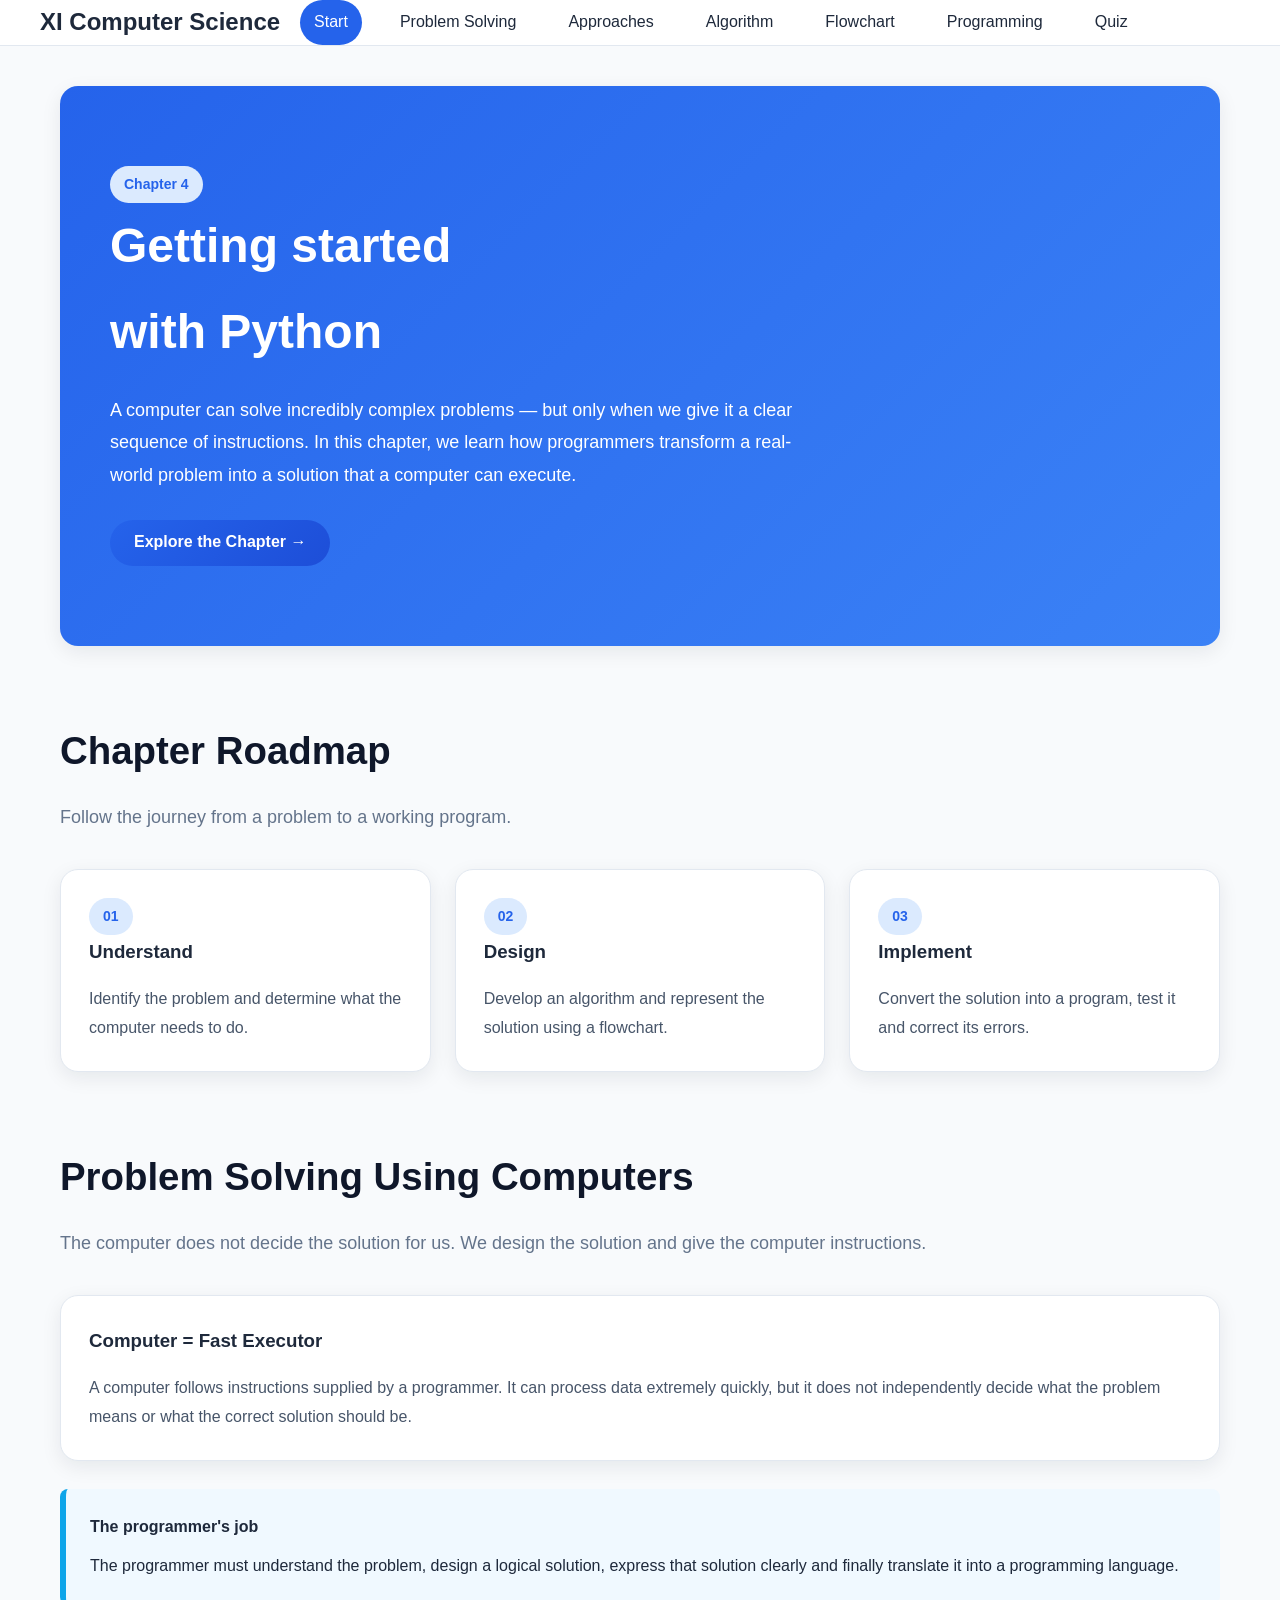
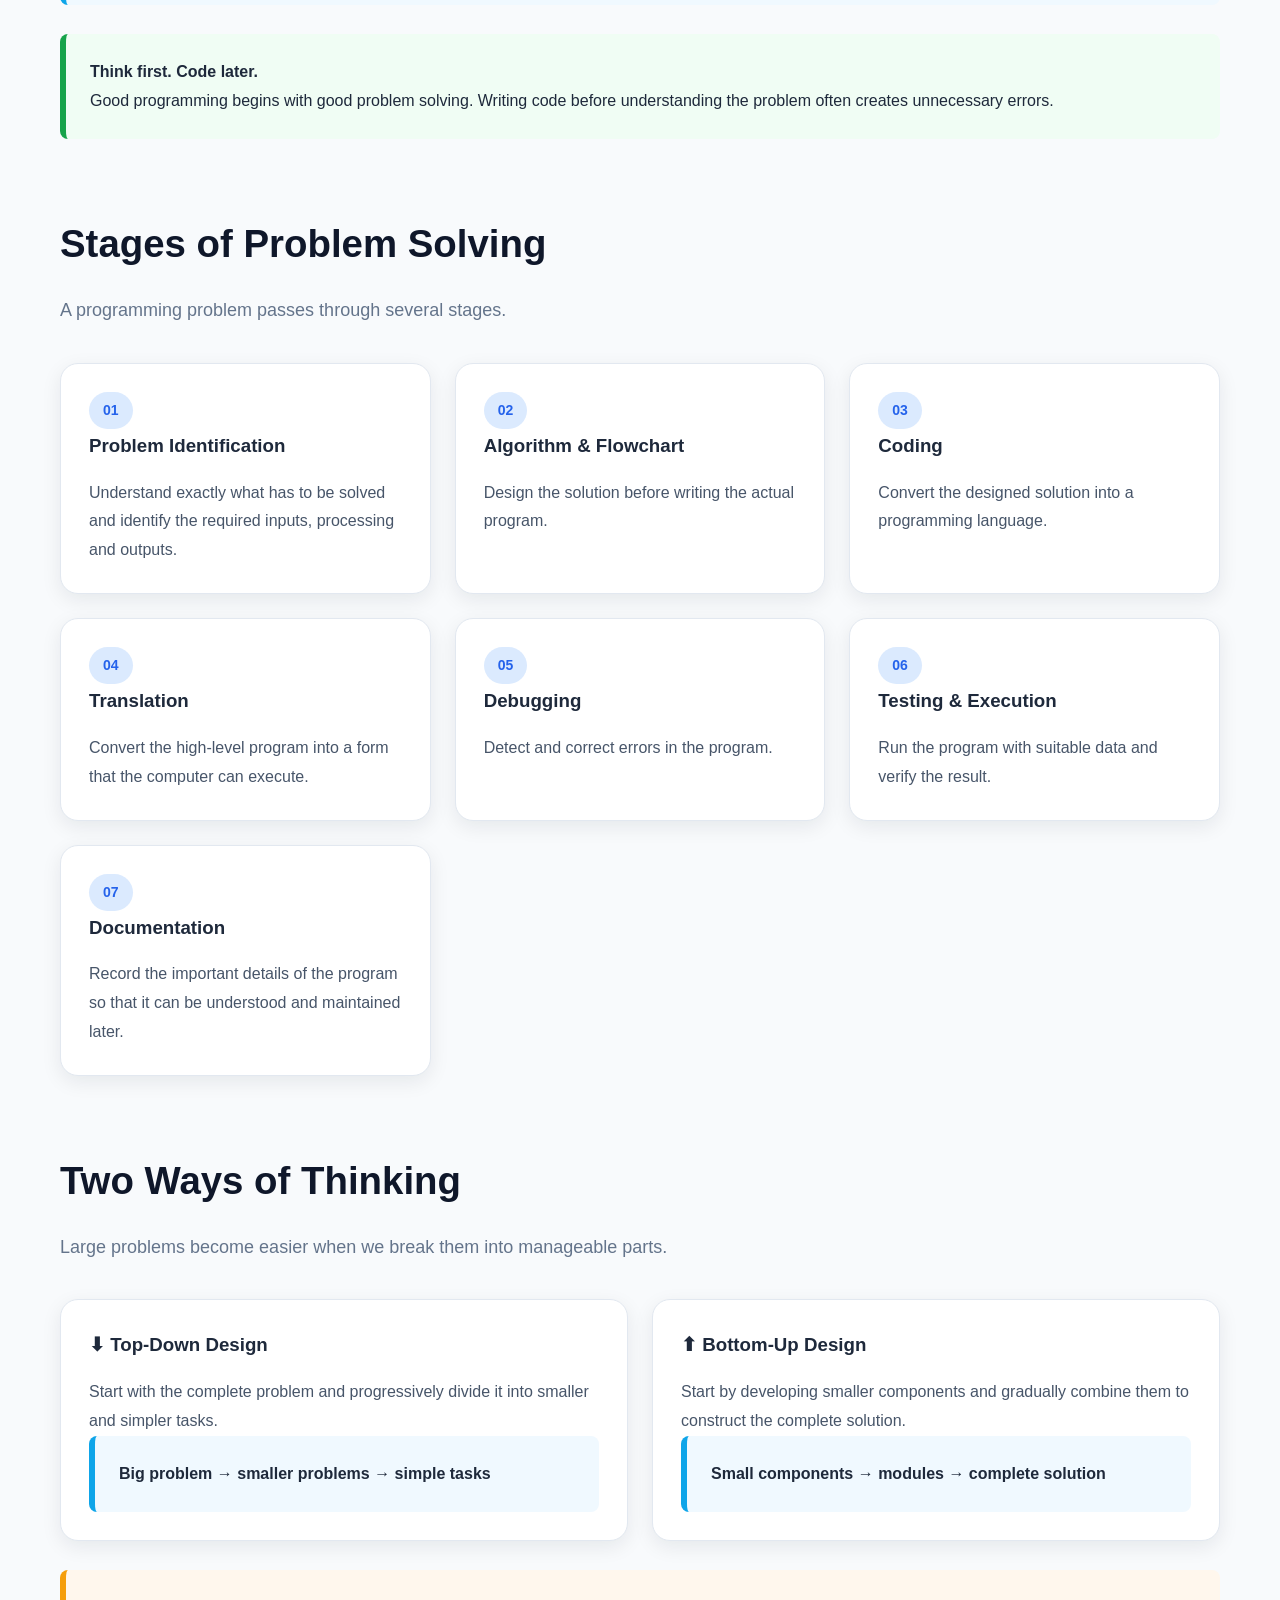
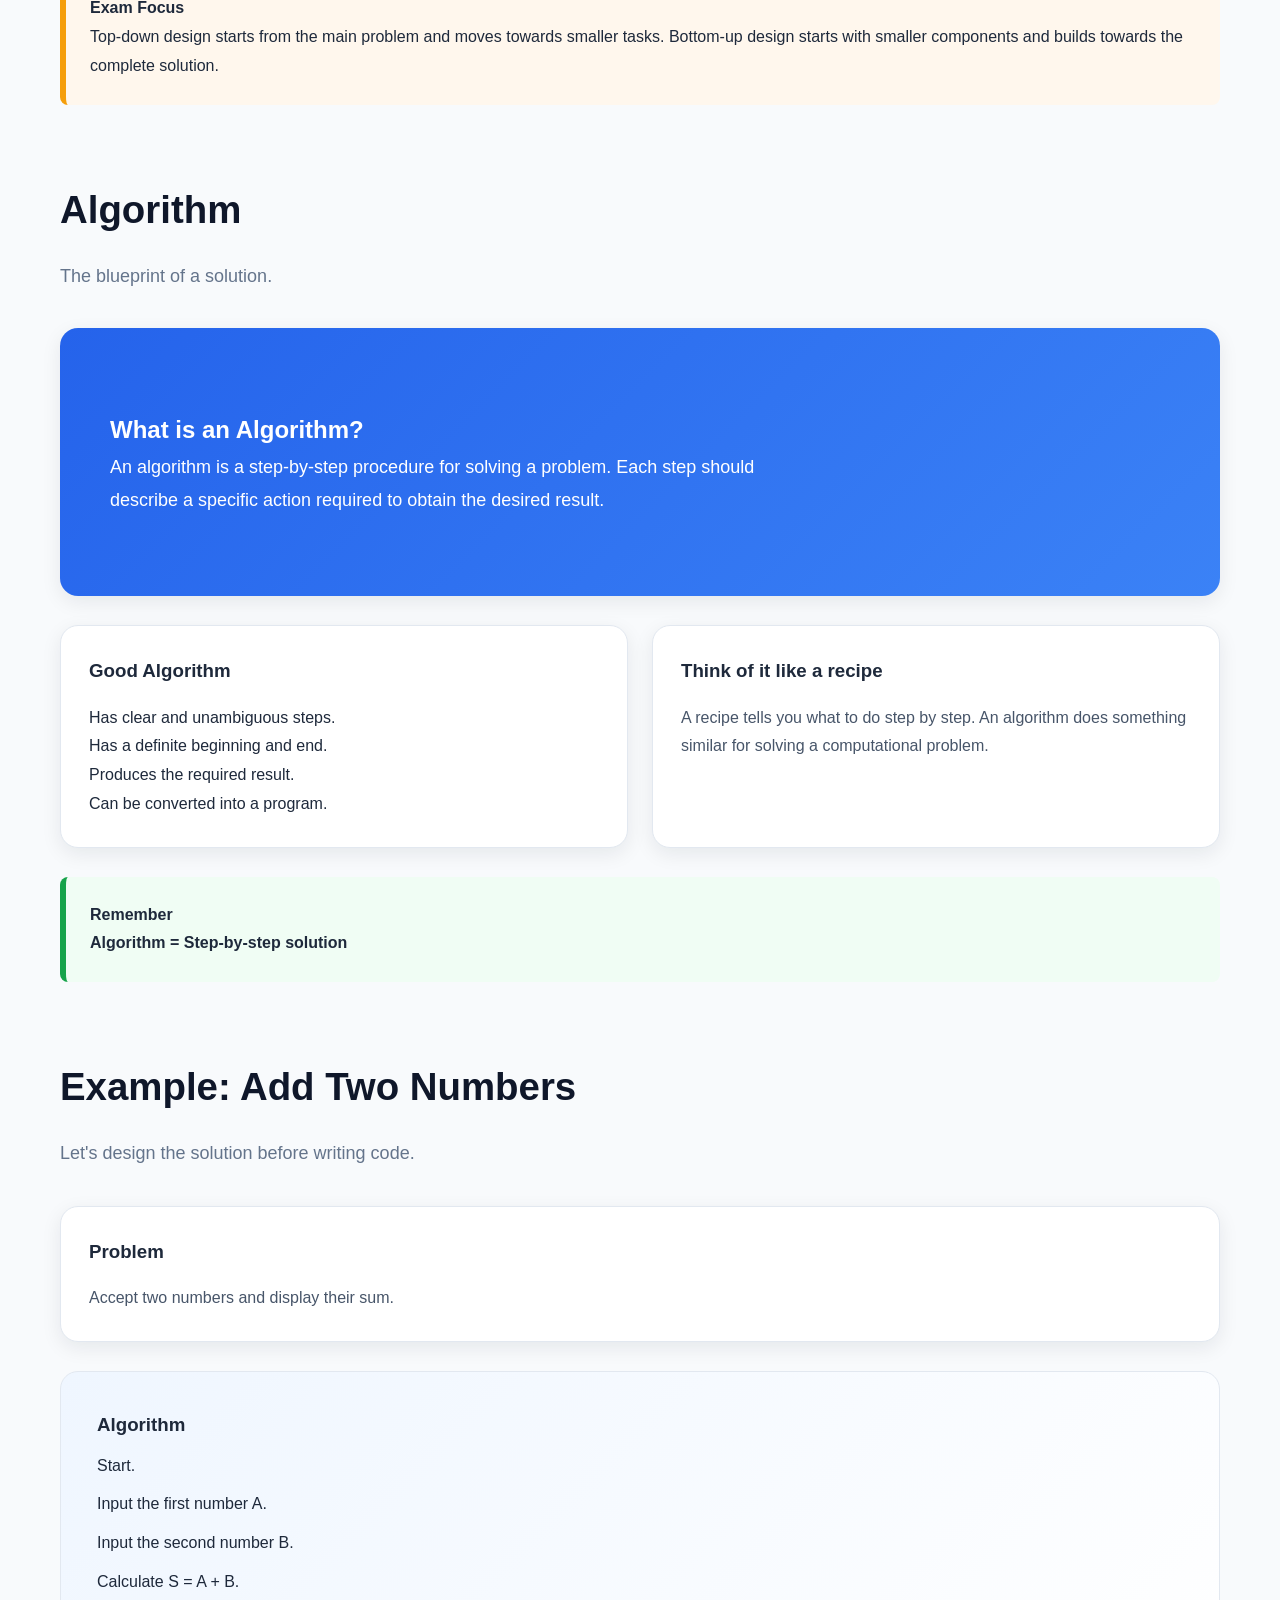
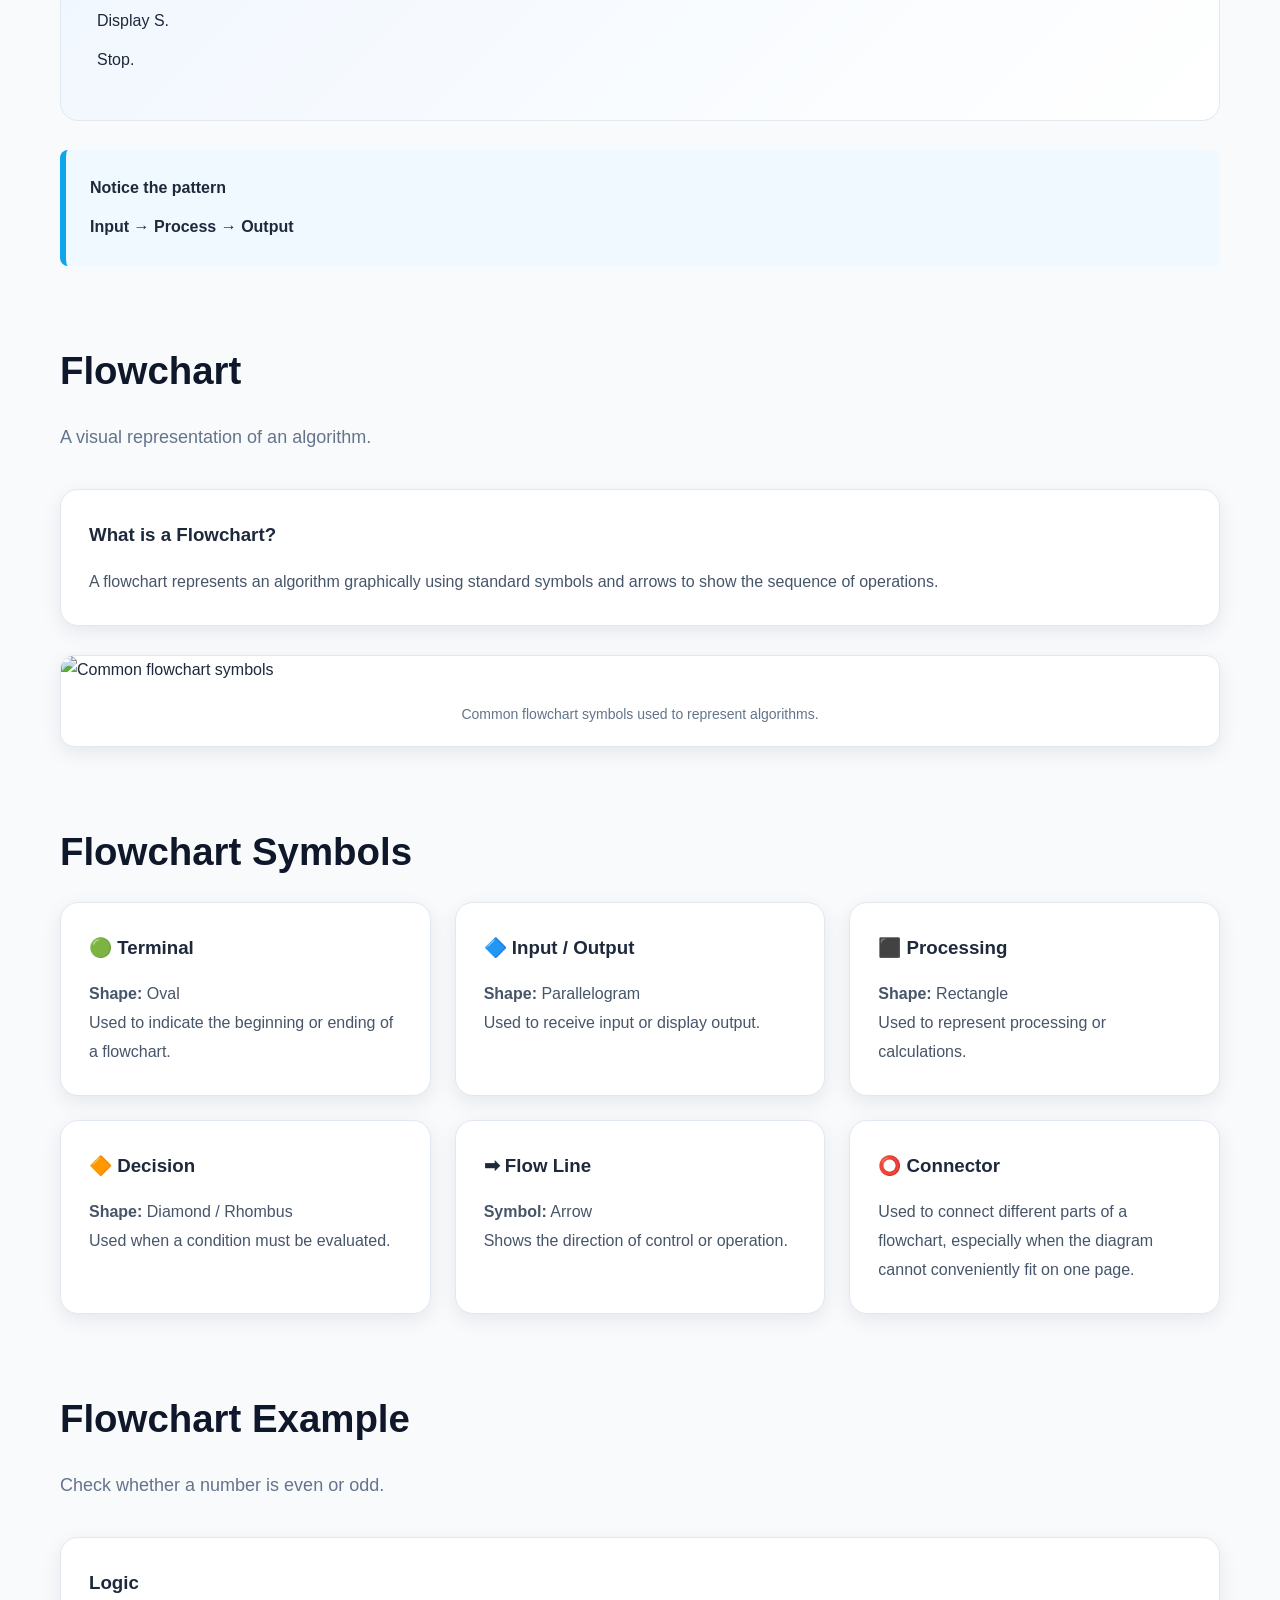
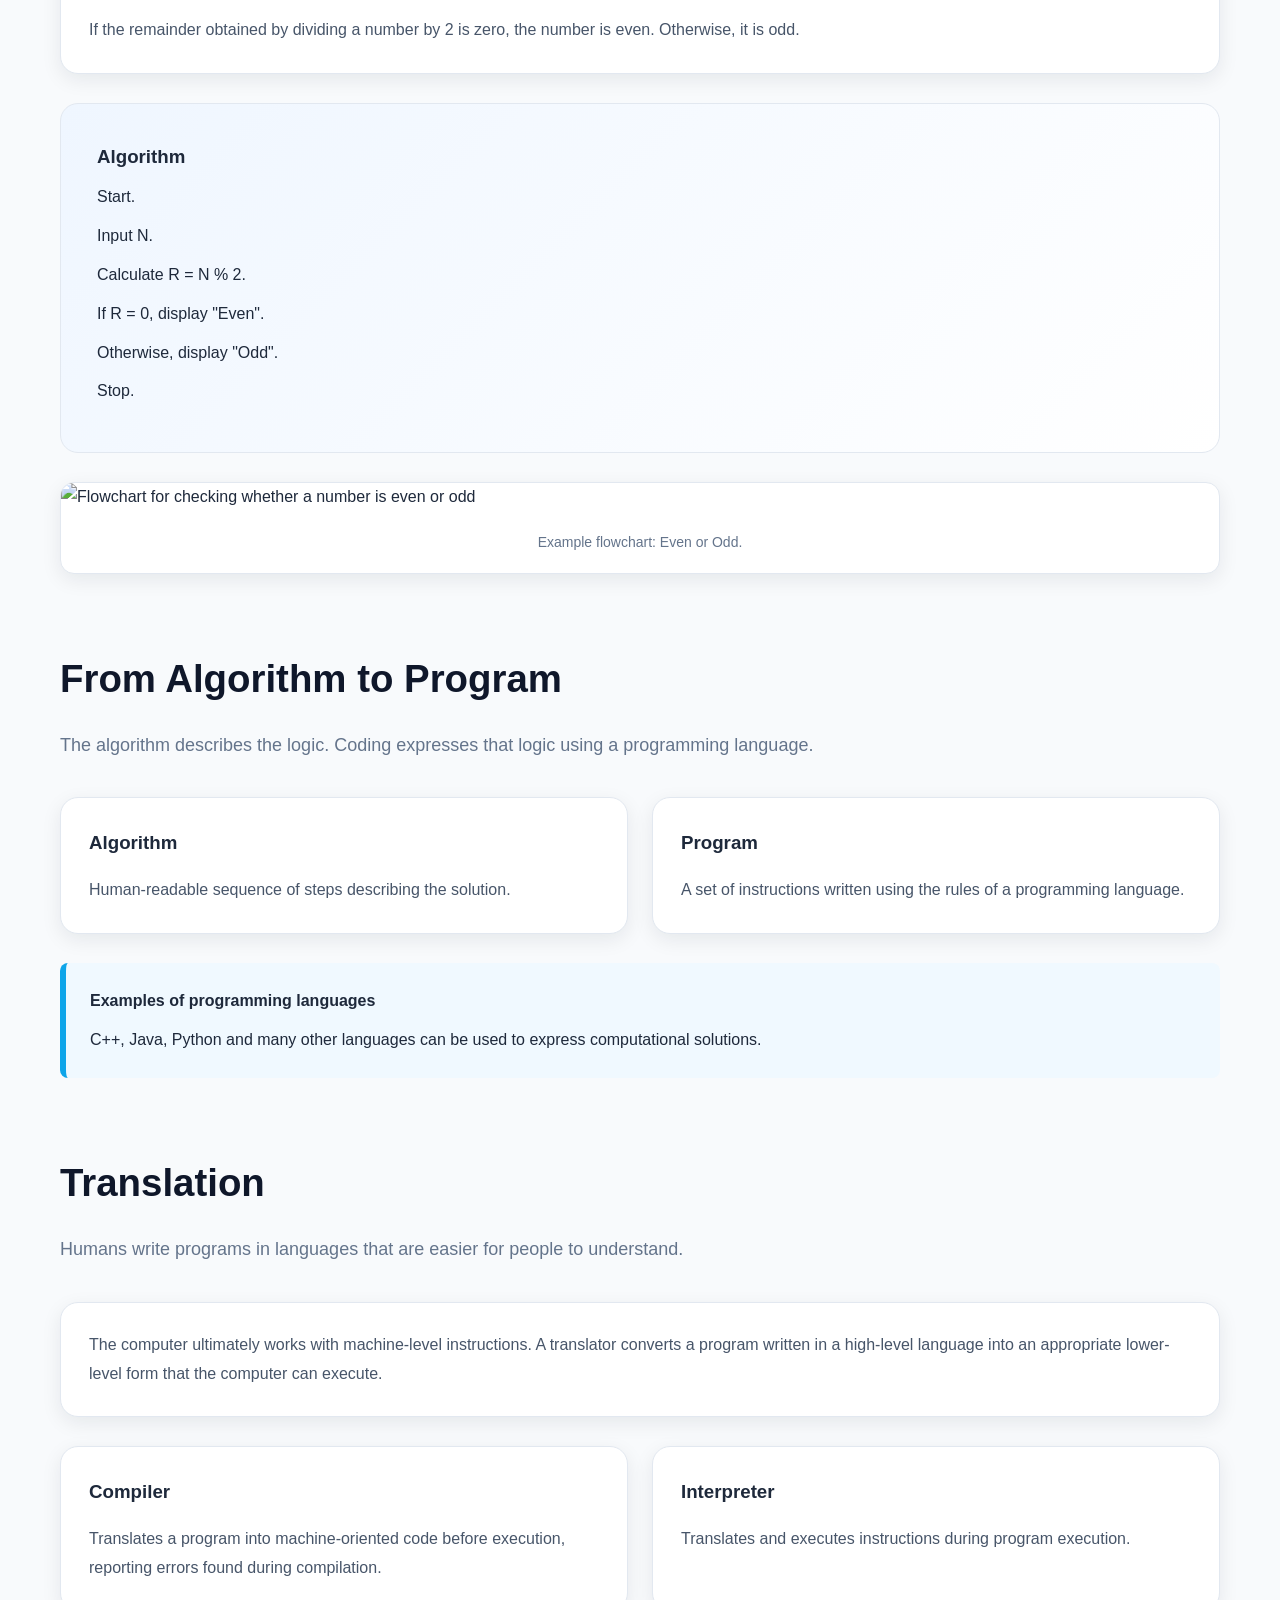
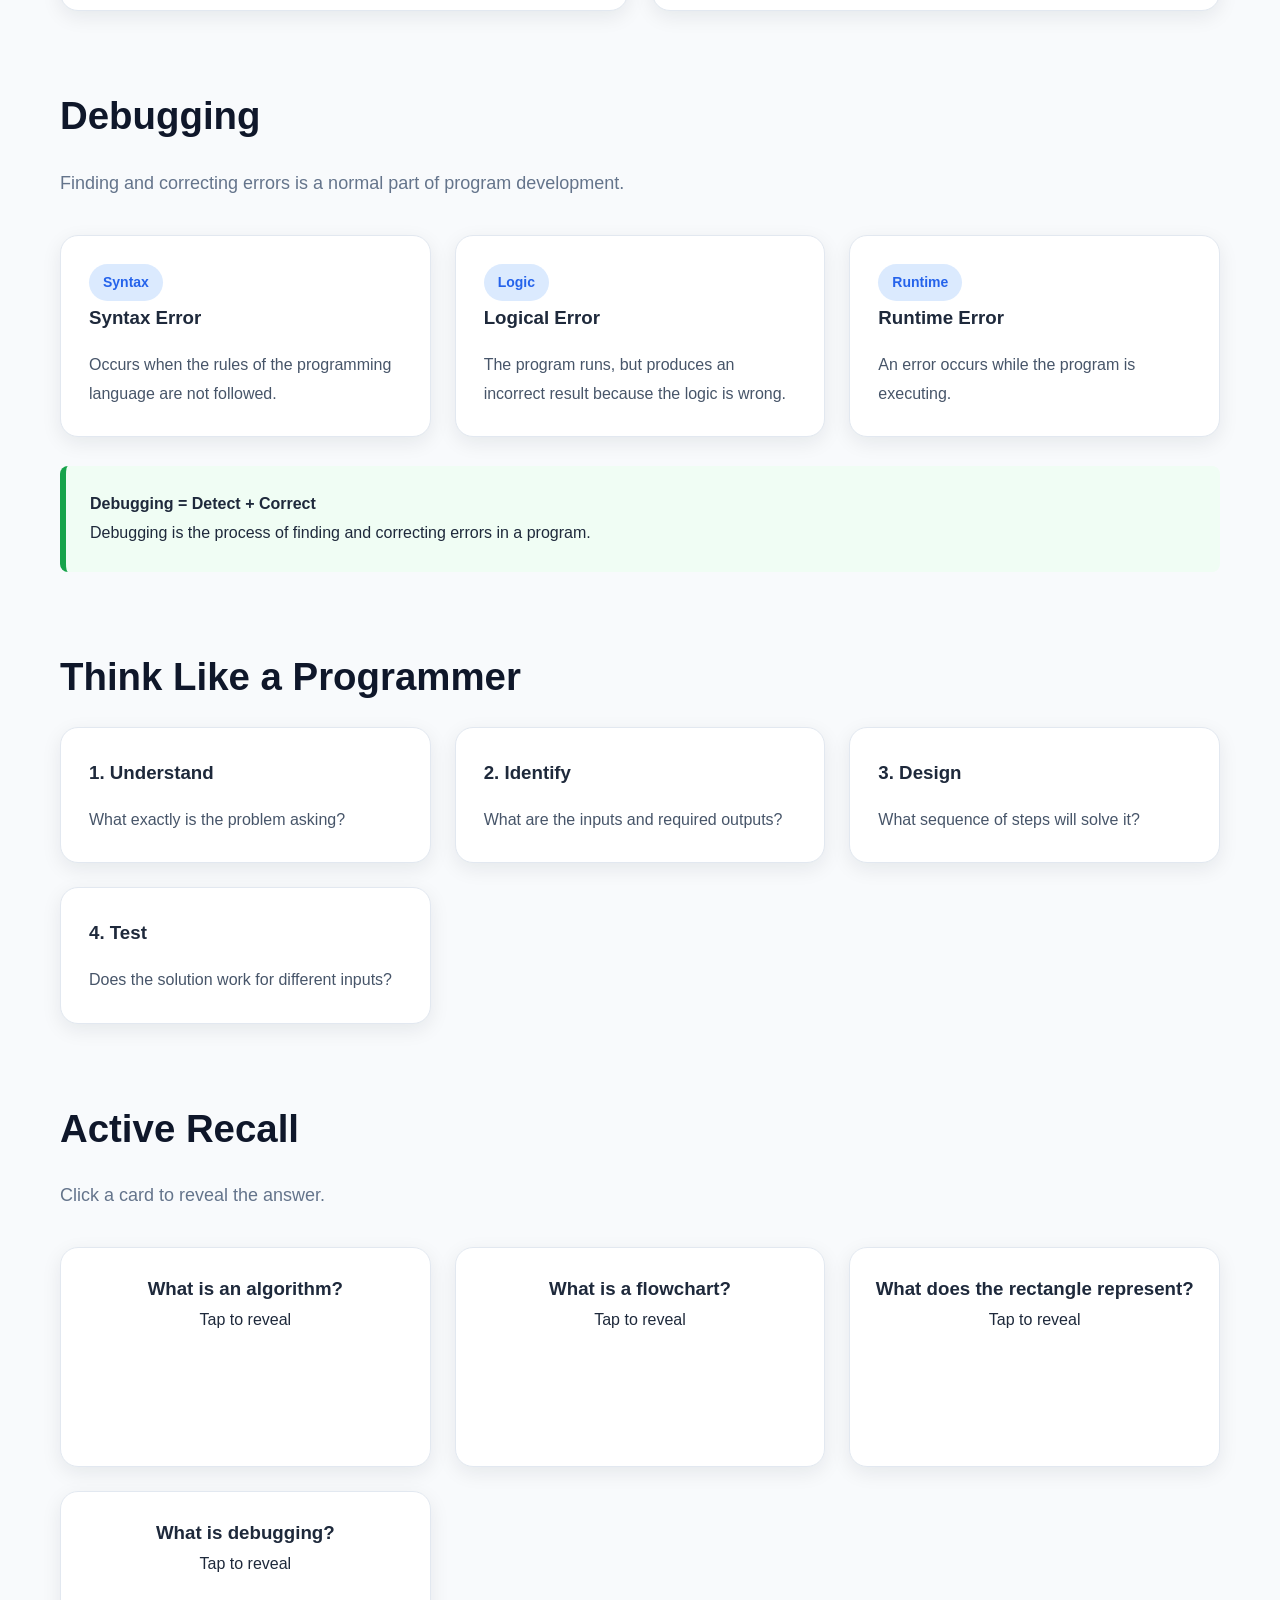
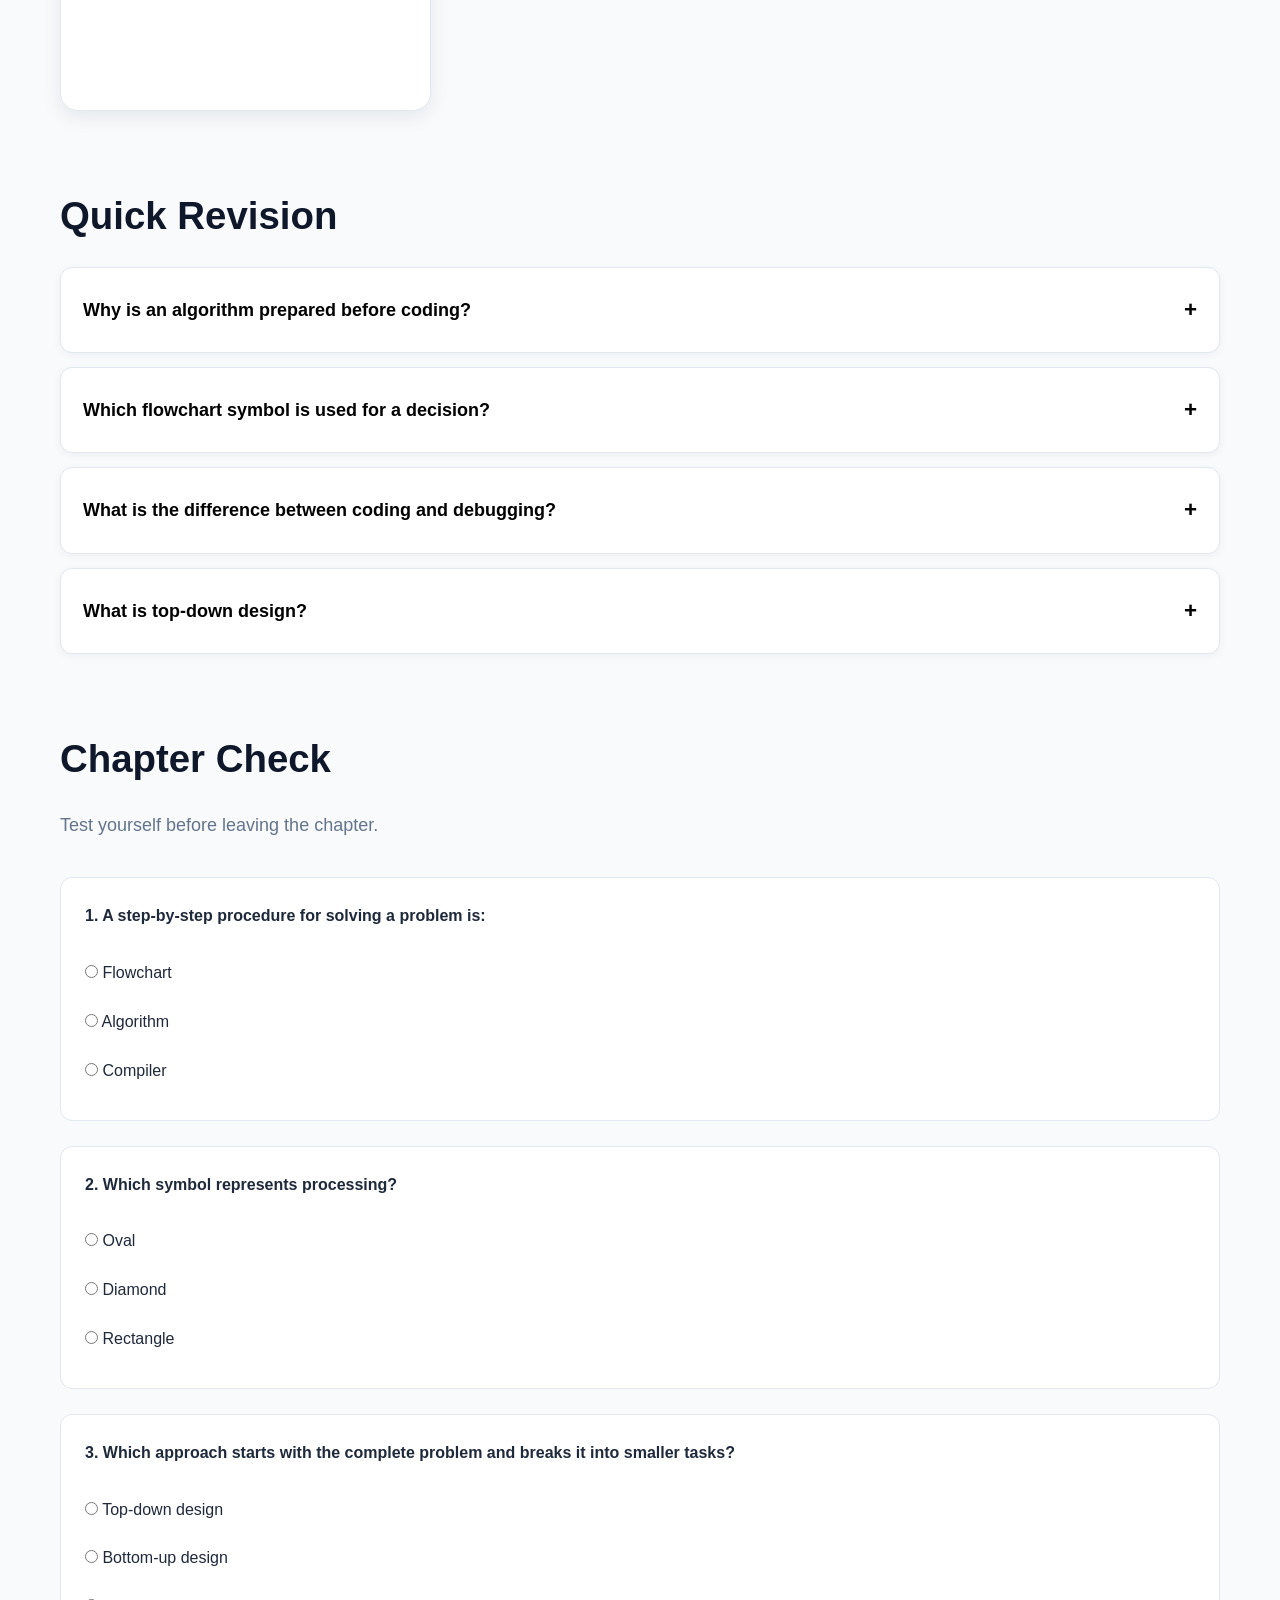
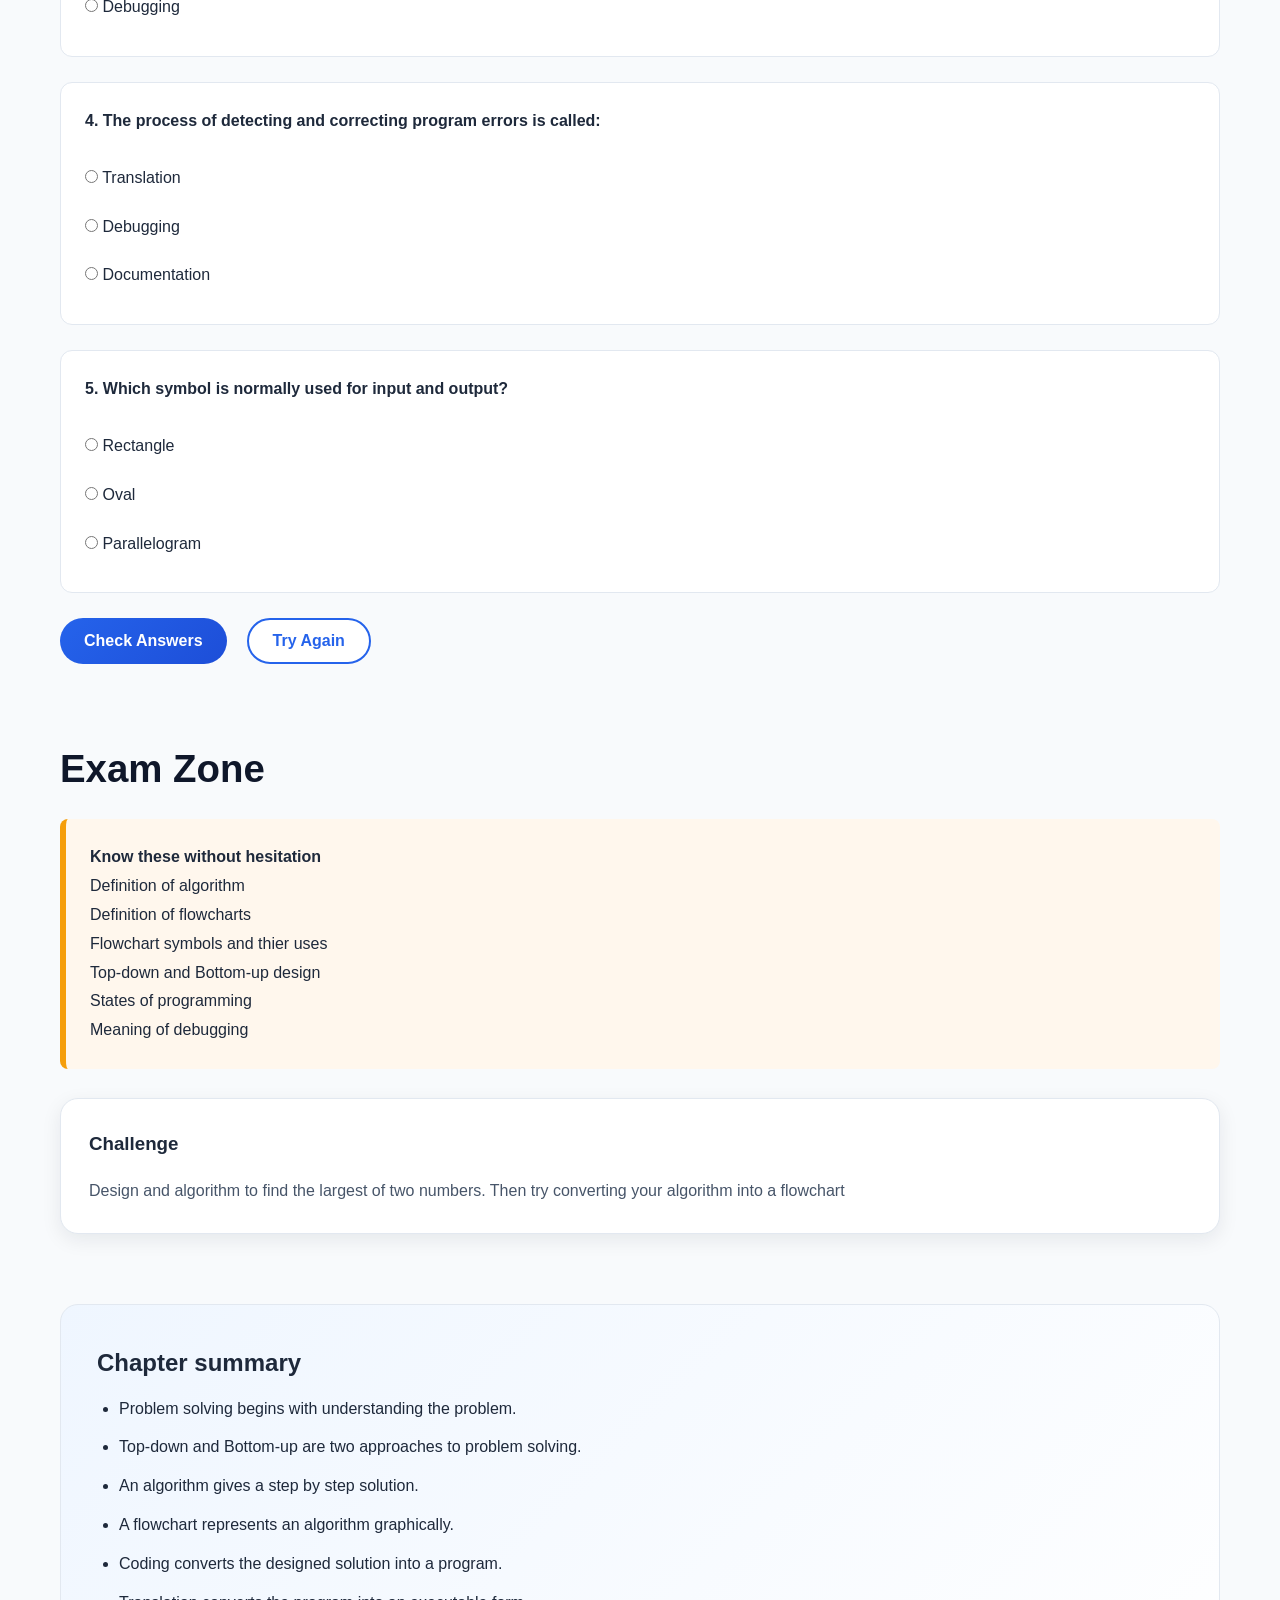
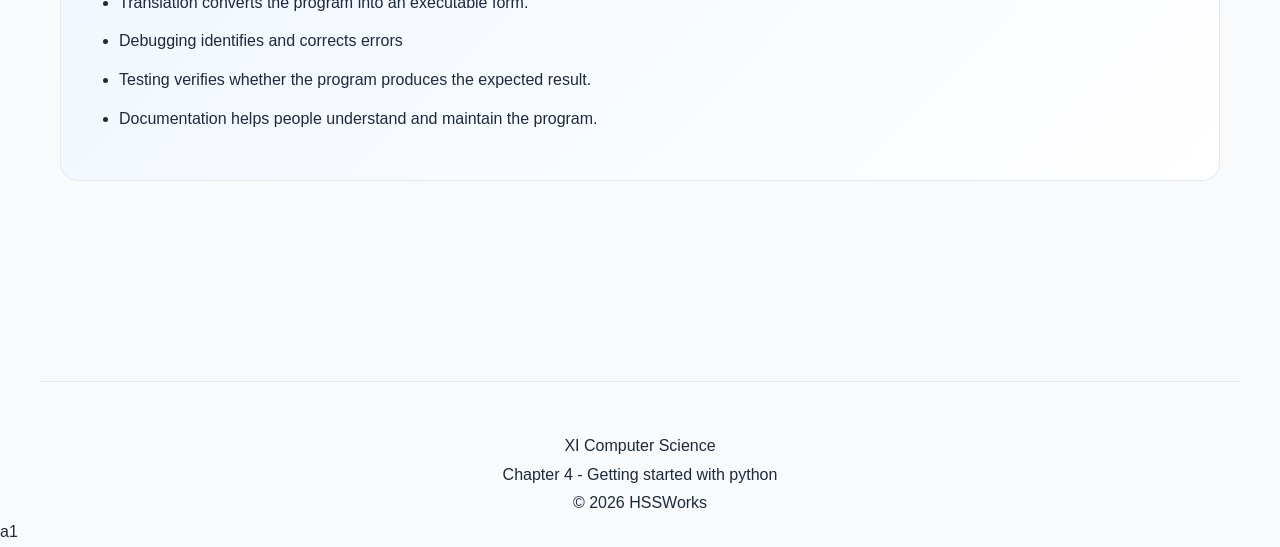
==== commit 9e20be39: "Update ChIV.html" ====
--- a/HSSWorks/pages/CS/ChIV.html
+++ b/HSSWorks/pages/CS/ChIV.html
@@ -10,12 +10,12 @@
     content="width=device-width, initial-scale=1.0">
 
 <title>
-Chapter 4 | Principles of Programming and Problem Solving
+Chapter 4 | Getting started with python
 </title>
 
 <meta
     name="description"
-    content="Interactive XI Computer Science lesson on Principles of Programming and Problem Solving.">
+    content="Interactive XI Computer Science lesson on Getting started with python.">
 
 <link rel="stylesheet"
       href="../../assets/common/css/variables.css">
@@ -103,9 +103,9 @@
 </span>
 
 <h1>
-Principles of Programming
+Getting started
 <br>
-and Problem Solving
+with Python
 </h1>
 
 <p>
